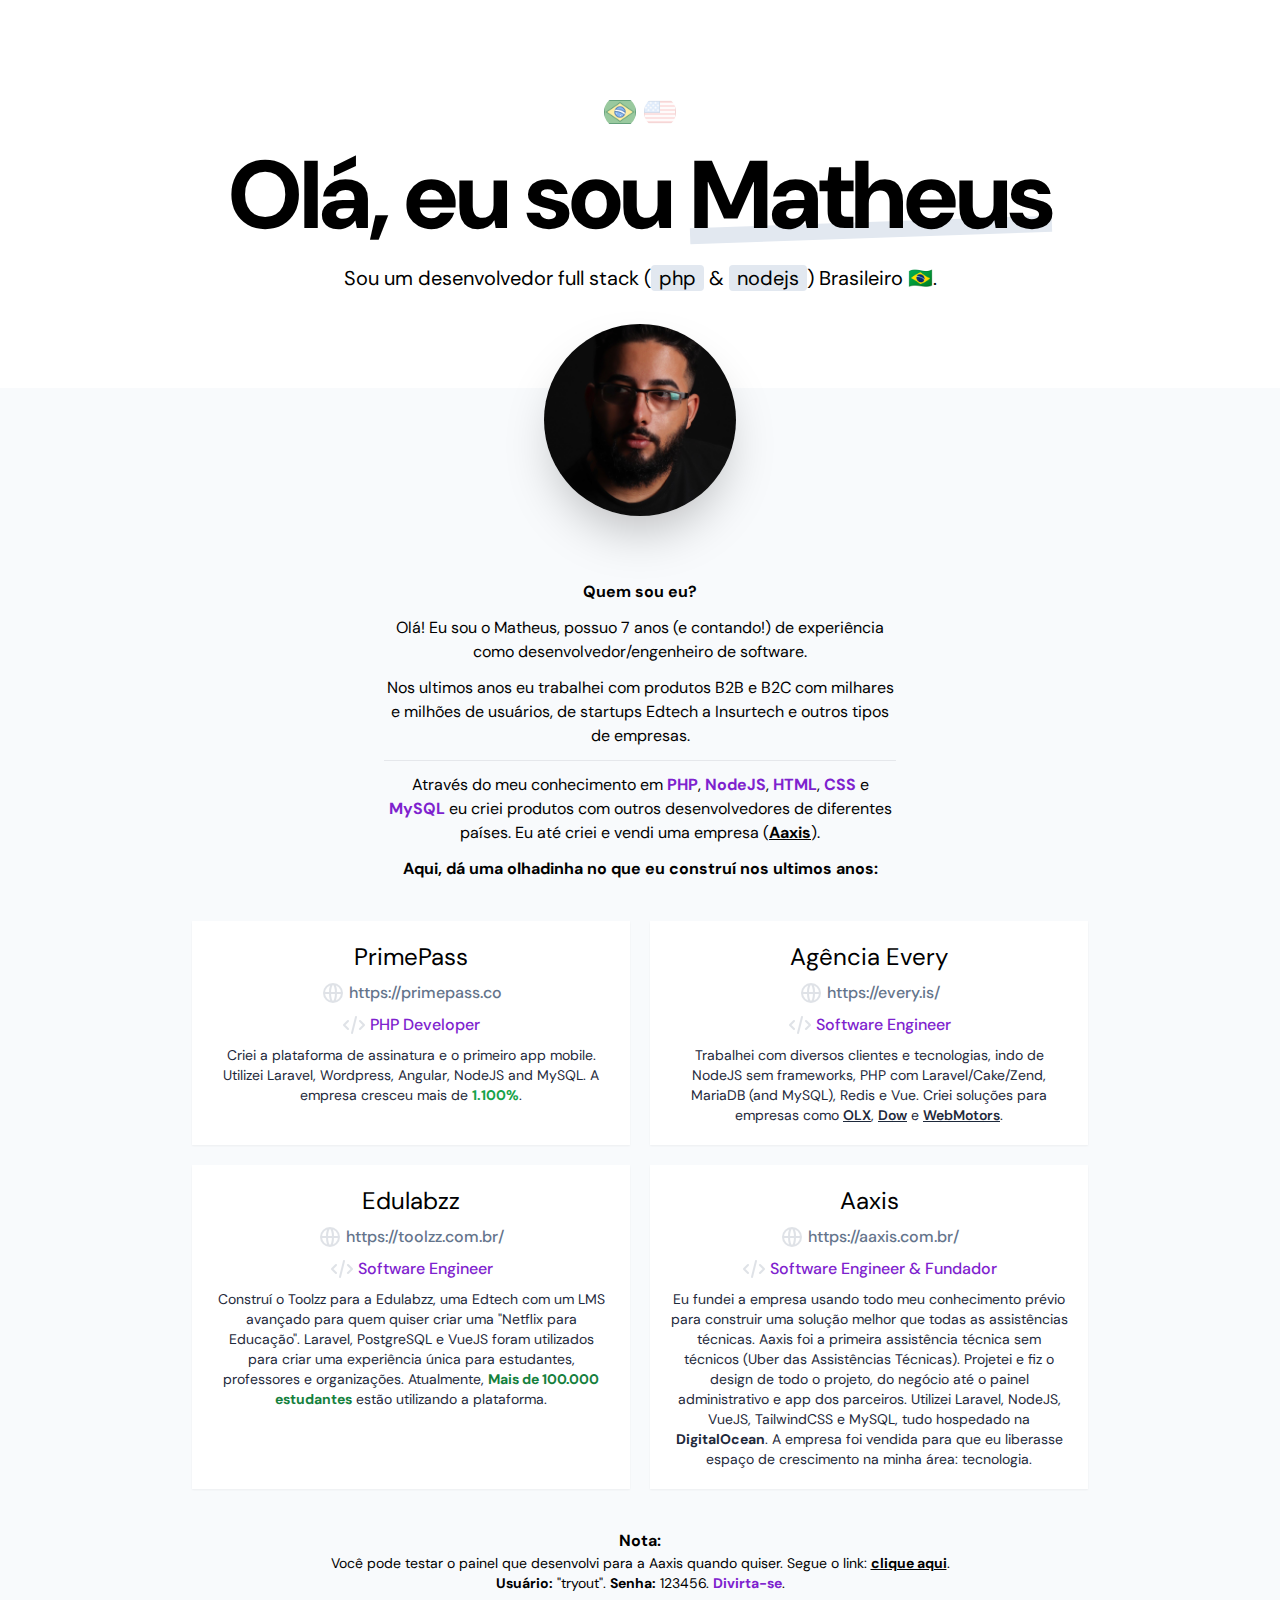
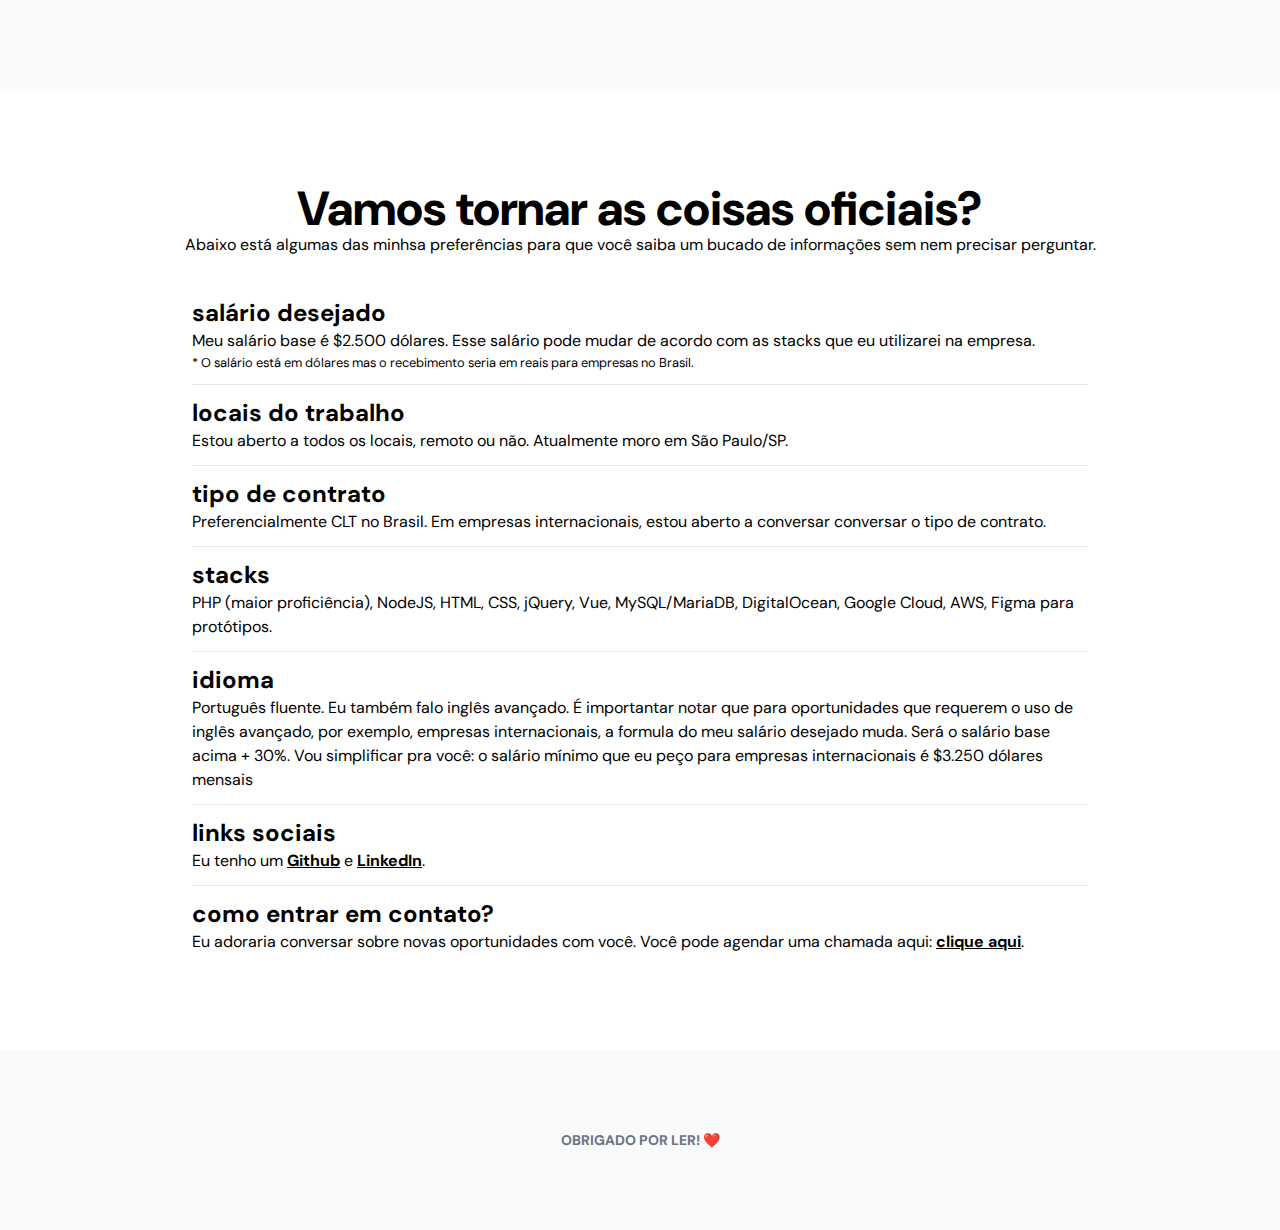
==== br.html @ e66274a4 "Site" ====
<!DOCTYPE html>
<html lang="en">
<head>
    <meta charset="UTF-8">
    <meta http-equiv="X-UA-Compatible" content="IE=edge">
    <meta name="viewport" content="width=device-width, initial-scale=1.0">
    <title>Matheus Freitas - Hi!</title>
    <link rel="preconnect" href="https://fonts.googleapis.com">
    <link rel="preconnect" href="https://fonts.gstatic.com" crossorigin>
    <link href="https://fonts.googleapis.com/css2?family=DM+Sans:ital,wght@0,400;0,500;0,700;1,400;1,500;1,700&display=swap" rel="stylesheet">
    <link rel="stylesheet" href="./output.css">
</head>
<body class="bg-slate-50">
    <section class="py-24 bg-white space-y-5 flex flex-col px-6 md:px-0">
        <div class="flex space-x-2 justify-center">
            <a href="br.html">
                <img src="./img/brazil.png" class="w-8 h-8 rounded-full" alt="Brazilian Flag">
            </a>
            <a href="index.html" class="opacity-25 hover:opacity-100 transition duration-500">
                <img src="./img/usa.png" class="w-8 h-8 rounded-full" alt="USA Flag">
            </a>
        </div>
        <h1 class="text-5xl md:text-8xl text-center font-extrabold tracking-tight font-extrabold">Olá, eu sou 
            <span class="relative group">
                <span class="relative z-20 cursor-pointer transition duration-500 group-hover:text-white">Matheus</span>
                <div class="transition-all duration-500 group-hover:bg-purple-700 group-hover:h-8 md:group-hover:h-20 group-hover:rotate-0 z-10 w-full h-4 transform -translate-y-3 md:-translate-y-5 rotate-[-2deg] bg-slate-200 absolute left-0 bottom-0"></div>
            </span>
        </h1>
        <p class="text-xl text-center">Sou um desenvolvedor full stack (<span class="bg-slate-200 px-2 rounded">php</span> & <span class="bg-slate-200 px-2 rounded">nodejs</span></span>) Brasileiro 🇧🇷.</p>
    </section>

    <section id="about-me" class="pb-24 container mx-auto px-6 md:px-0">
        <div class="flex justify-center">
            <img src="./img/profile.jfif" class="max-h-48 -translate-y-16 rounded-full shadow-2xl" alt="Matheus Freitas picture">
        </div>

        <div class="flex flex-col space-y-3 text-center max-w-lg mx-auto">
            <div class="text-center font-bold">Quem sou eu?</div>
            <div>Olá! Eu sou o Matheus, possuo 7 anos (e contando!) de experiência como desenvolvedor/engenheiro de software.</div>
            <div>Nos ultimos anos eu trabalhei com produtos B2B e B2C com milhares e milhões de usuários, de startups Edtech a Insurtech e outros tipos de empresas.</div>
            <hr class="my-2">
            <div>Através do meu conhecimento em <strong class="text-purple-700">PHP</strong>, <strong class="text-purple-700">NodeJS</strong>, <strong class="text-purple-700">HTML</strong>, <strong class="text-purple-700">CSS</strong> e <strong class="text-purple-700">MySQL</strong> eu criei produtos com outros desenvolvedores de diferentes países. Eu até criei e vendi uma empresa (<a href="https://aaxis.com.br" target="_blank" class="font-bold underline">Aaxis</a>).</div>
            <div class="font-bold">Aqui, dá uma olhadinha no que eu construí nos ultimos anos:</div>
        </div>

        <div class="grid gap-5 py-10 grid-cols-1 md:grid-cols-2 max-w-4xl mx-auto">
            <div class="relative group shadow-sm hover:-translate-y-1 transition duration-200">
                <div class="relative h-full bg-white p-5 z-20 flex flex-col space-y-2 items-center">
                    <div class="text-2xl">PrimePass</div>
                    <a href="https://primepass.co" class="flex items-center space-x-1 font-medium text-slate-500 hover:text-slate-700">
                        <svg xmlns="http://www.w3.org/2000/svg" class="h-6 w-6 opacity-20" fill="none" viewBox="0 0 24 24" stroke="currentColor" stroke-width="2">
                            <path stroke-linecap="round" stroke-linejoin="round" d="M21 12a9 9 0 01-9 9m9-9a9 9 0 00-9-9m9 9H3m9 9a9 9 0 01-9-9m9 9c1.657 0 3-4.03 3-9s-1.343-9-3-9m0 18c-1.657 0-3-4.03-3-9s1.343-9 3-9m-9 9a9 9 0 019-9" />
                        </svg>
                        <span>https://primepass.co</span>
                    </a>
                    <span class="flex items-center space-x-1 font-medium text-slate-500 hover:text-slate-700 cursor-pointer">
                        <svg xmlns="http://www.w3.org/2000/svg" class="h-6 w-6 opacity-20" fill="none" viewBox="0 0 24 24" stroke="currentColor" stroke-width="2">
                            <path stroke-linecap="round" stroke-linejoin="round" d="M10 20l4-16m4 4l4 4-4 4M6 16l-4-4 4-4" />
                        </svg>
                        <span class="text-purple-700">PHP Developer</span>
                    </span>
                    <div class="text-center text-slate-800 text-sm">Criei a plataforma de assinatura e o primeiro app mobile. Utilizei Laravel, Wordpress, Angular, NodeJS and MySQL. A empresa cresceu mais de <strong class="text-green-600">1.100%</strong>.</div>
                </div>
                <div class="h-full w-full bg-slate-200 absolute left-0 top-0 z-10 transition duration-300 transform group-hover:rotate-[-5deg]"></div>
            </div>

            <div class="relative group shadow-sm hover:-translate-y-1 transition duration-200">
                <div class="relative h-full bg-white p-5 z-20 flex flex-col space-y-2 items-center">
                    <div class="text-2xl">Agência Every</div>
                    <a href="https://every.is/" class="flex items-center space-x-1 font-medium text-slate-500 hover:text-slate-700">
                        <svg xmlns="http://www.w3.org/2000/svg" class="h-6 w-6 opacity-20" fill="none" viewBox="0 0 24 24" stroke="currentColor" stroke-width="2">
                            <path stroke-linecap="round" stroke-linejoin="round" d="M21 12a9 9 0 01-9 9m9-9a9 9 0 00-9-9m9 9H3m9 9a9 9 0 01-9-9m9 9c1.657 0 3-4.03 3-9s-1.343-9-3-9m0 18c-1.657 0-3-4.03-3-9s1.343-9 3-9m-9 9a9 9 0 019-9" />
                        </svg>
                        <span>https://every.is/</span>
                    </a>
                    <span class="flex items-center space-x-1 font-medium text-slate-500 hover:text-slate-700 cursor-pointer">
                        <svg xmlns="http://www.w3.org/2000/svg" class="h-6 w-6 opacity-20" fill="none" viewBox="0 0 24 24" stroke="currentColor" stroke-width="2">
                            <path stroke-linecap="round" stroke-linejoin="round" d="M10 20l4-16m4 4l4 4-4 4M6 16l-4-4 4-4" />
                        </svg>
                        <span class="text-purple-700"> Software Engineer</span>
                    </span>
                    <div class="text-center text-slate-800 text-sm">Trabalhei com diversos clientes e tecnologias, indo de NodeJS sem frameworks, PHP com Laravel/Cake/Zend, MariaDB (and MySQL), Redis e Vue. Criei soluções para empresas como <a href="https://olx.com.br/" target="_blank" class="font-semibold underline">OLX</a>, <a href="https://www.dow.com/" target="_blank" class="font-semibold underline">Dow</a> e <a href="https://webmotors.com.br" target="_blank" class="font-semibold underline">WebMotors</a>.</div>
                </div>
                <div class="h-full w-full bg-slate-200 absolute left-0 top-0 z-10 transition duration-300 transform group-hover:rotate-[-5deg]"></div>
            </div>

            <div class="relative group shadow-sm hover:-translate-y-1 transition duration-200">
                <div class="relative h-full bg-white p-5 z-20 flex flex-col space-y-2 items-center">
                    <div class="text-2xl">Edulabzz</div>
                    <a href="https://toolzz.com.br/" class="flex items-center space-x-1 font-medium text-slate-500 hover:text-slate-700">
                        <svg xmlns="http://www.w3.org/2000/svg" class="h-6 w-6 opacity-20" fill="none" viewBox="0 0 24 24" stroke="currentColor" stroke-width="2">
                            <path stroke-linecap="round" stroke-linejoin="round" d="M21 12a9 9 0 01-9 9m9-9a9 9 0 00-9-9m9 9H3m9 9a9 9 0 01-9-9m9 9c1.657 0 3-4.03 3-9s-1.343-9-3-9m0 18c-1.657 0-3-4.03-3-9s1.343-9 3-9m-9 9a9 9 0 019-9" />
                        </svg>
                        <span>https://toolzz.com.br/</span>
                    </a>
                    <span class="flex items-center space-x-1 font-medium text-slate-500 hover:text-slate-700 cursor-pointer">
                        <svg xmlns="http://www.w3.org/2000/svg" class="h-6 w-6 opacity-20" fill="none" viewBox="0 0 24 24" stroke="currentColor" stroke-width="2">
                            <path stroke-linecap="round" stroke-linejoin="round" d="M10 20l4-16m4 4l4 4-4 4M6 16l-4-4 4-4" />
                        </svg>
                        <span class="text-purple-700">Software Engineer</span>
                    </span>
                    <div class="text-center text-slate-800 text-sm">Construí o Toolzz para a Edulabzz, uma Edtech com um LMS avançado para quem quiser criar uma "Netflix para Educação". Laravel, PostgreSQL e VueJS foram utilizados para criar uma experiência única para estudantes, professores e organizações. Atualmente, <strong class="text-green-700">Mais de 100.000 estudantes</strong> estão utilizando a plataforma.</div>
                </div>
                <div class="h-full w-full bg-slate-200 absolute left-0 top-0 z-10 transition duration-300 transform group-hover:rotate-[-5deg]"></div>
            </div>

            <div class="relative group shadow-sm hover:-translate-y-1 transition duration-200">
                <div class="relative h-full bg-white p-5 z-20 flex flex-col space-y-2 items-center">
                    <div class="text-2xl">Aaxis</div>
                    <a href="https://aaxis.com.br/" class="flex items-center space-x-1 font-medium text-slate-500 hover:text-slate-700">
                        <svg xmlns="http://www.w3.org/2000/svg" class="h-6 w-6 opacity-20" fill="none" viewBox="0 0 24 24" stroke="currentColor" stroke-width="2">
                            <path stroke-linecap="round" stroke-linejoin="round" d="M21 12a9 9 0 01-9 9m9-9a9 9 0 00-9-9m9 9H3m9 9a9 9 0 01-9-9m9 9c1.657 0 3-4.03 3-9s-1.343-9-3-9m0 18c-1.657 0-3-4.03-3-9s1.343-9 3-9m-9 9a9 9 0 019-9" />
                        </svg>
                        <span>https://aaxis.com.br/</span>
                    </a>
                    <span class="flex items-center space-x-1 font-medium text-slate-500 hover:text-slate-700 cursor-pointer">
                        <svg xmlns="http://www.w3.org/2000/svg" class="h-6 w-6 opacity-20" fill="none" viewBox="0 0 24 24" stroke="currentColor" stroke-width="2">
                            <path stroke-linecap="round" stroke-linejoin="round" d="M10 20l4-16m4 4l4 4-4 4M6 16l-4-4 4-4" />
                        </svg>
                        <span class="text-purple-700">Software Engineer & Fundador</span>
                    </span>
                    <div class="text-center text-slate-800 text-sm">Eu fundei a empresa usando todo meu conhecimento prévio para construir uma solução melhor que todas as assistências técnicas. Aaxis foi a primeira assistência técnica sem técnicos (Uber das Assistências Técnicas). Projetei e fiz o design de todo o projeto, do negócio até o painel administrativo e app dos parceiros. Utilizei Laravel, NodeJS, VueJS, TailwindCSS e MySQL, tudo hospedado na <strong>DigitalOcean</strong>. A empresa foi vendida para que eu liberasse espaço de crescimento na minha área: tecnologia.</div>
                </div>
                <div class="h-full w-full bg-slate-200 absolute left-0 top-0 z-10 transition duration-300 transform group-hover:rotate-[-5deg]"></div>
            </div>
        </div>

        <div class="text-center flex flex-col max-w-4xl mx-auto">
            <p class="font-bold">Nota:</p>
            <p class="text-sm">Você pode testar o painel que desenvolvi para a Aaxis quando quiser. Segue o link: <a href="https://dev.aaxis.com.br" target="_blank" class="font-bold underline">clique aqui</a>.</p>
            <p class="text-sm"><strong>Usuário:</strong> "tryout". <strong>Senha:</strong> 123456. <span class="text-purple-700 font-bold">Divirta-se</span>.</p>
        </div>
    </section>

    <section class="py-24 bg-white px-6 md:px-0">
        <h2 class="font-extrabold text-5xl text-center">Vamos tornar as coisas oficiais?</h2>
        <p class="text-center">Abaixo está algumas das minhsa preferências para que você saiba um bucado de informações sem nem precisar perguntar.</p>
        
        <div class="flex flex-col space-y-3 max-w-4xl mx-auto pt-10">
            <div class="flex flex-col">
                <strong class="text-2xl">salário desejado</strong>
                <span>Meu salário base é $2.500 dólares. Esse salário pode mudar de acordo com as stacks que eu utilizarei na empresa.</span>
                <small>* O salário está em dólares mas o recebimento seria em reais para empresas no Brasil.</small>
            </div>
            <hr>
            <div class="flex flex-col">
                <strong class="text-2xl">locais do trabalho</strong>
                <span>Estou aberto a todos os locais, remoto ou não. Atualmente moro em São Paulo/SP.</span>
            </div>
            <hr>
            <div class="flex flex-col">
                <strong class="text-2xl">tipo de contrato</strong>
                <span>Preferencialmente CLT no Brasil. Em empresas internacionais, estou aberto a conversar conversar o tipo de contrato.</span>
            </div>
            <hr>
            <div class="flex flex-col">
                <strong class="text-2xl">stacks</strong>
                <span>PHP (maior proficiência), NodeJS, HTML, CSS, jQuery, Vue, MySQL/MariaDB, DigitalOcean, Google Cloud, AWS, Figma para protótipos.</span>
            </div>
            <hr>
            <div class="flex flex-col">
                <strong class="text-2xl">idioma</strong>
                <span>Português fluente. Eu também falo inglês avançado. É importantar notar que para oportunidades que requerem o uso de inglês avançado, por exemplo, empresas internacionais,  a formula do meu salário desejado muda. Será o salário base acima + 30%. Vou simplificar pra você: o salário mínimo que eu peço para empresas internacionais é $3.250 dólares mensais</span>
            </div>
            <hr>
            <div class="flex flex-col">
                <strong class="text-2xl">links sociais</strong>
                <span>Eu tenho um <a href="https://github.com/mattfreitas" class="font-bold underline">Github</a> e <a href="https://www.linkedin.com/in/matheusfreitasdev/" class="font-bold underline">LinkedIn</a>.</span>
            </div>
            <hr>
            <div class="flex flex-col">
                <strong class="text-2xl">como entrar em contato?</strong>
                <span>Eu adoraria conversar sobre novas oportunidades com você. Você pode agendar uma chamada aqui: <a href="https://calendly.com/matheusfreitas/30min" target="_blank" class="font-bold underline">clique aqui</a>.</span>
            </div>
        </div>
    </section>

    <footer class="font-bold text-gray-500 uppercase text-sm text-center py-20 flex flex-col space-y-3">
        <div>Obrigado por ler! ❤️</div>
    </footer>
</body>
</html>
---- output.css ----
/*
! tailwindcss v3.0.23 | MIT License | https://tailwindcss.com
*/

/*
1. Prevent padding and border from affecting element width. (https://github.com/mozdevs/cssremedy/issues/4)
2. Allow adding a border to an element by just adding a border-width. (https://github.com/tailwindcss/tailwindcss/pull/116)
*/

*,
::before,
::after {
  box-sizing: border-box;
  /* 1 */
  border-width: 0;
  /* 2 */
  border-style: solid;
  /* 2 */
  border-color: #e5e7eb;
  /* 2 */
}

::before,
::after {
  --tw-content: '';
}

/*
1. Use a consistent sensible line-height in all browsers.
2. Prevent adjustments of font size after orientation changes in iOS.
3. Use a more readable tab size.
4. Use the user's configured `sans` font-family by default.
*/

html {
  line-height: 1.5;
  /* 1 */
  -webkit-text-size-adjust: 100%;
  /* 2 */
  -moz-tab-size: 4;
  /* 3 */
  -o-tab-size: 4;
     tab-size: 4;
  /* 3 */
  font-family: ui-sans-serif, system-ui, -apple-system, BlinkMacSystemFont, "Segoe UI", Roboto, "Helvetica Neue", Arial, "Noto Sans", sans-serif, "Apple Color Emoji", "Segoe UI Emoji", "Segoe UI Symbol", "Noto Color Emoji";
  /* 4 */
}

/*
1. Remove the margin in all browsers.
2. Inherit line-height from `html` so users can set them as a class directly on the `html` element.
*/

body {
  margin: 0;
  /* 1 */
  line-height: inherit;
  /* 2 */
}

/*
1. Add the correct height in Firefox.
2. Correct the inheritance of border color in Firefox. (https://bugzilla.mozilla.org/show_bug.cgi?id=190655)
3. Ensure horizontal rules are visible by default.
*/

hr {
  height: 0;
  /* 1 */
  color: inherit;
  /* 2 */
  border-top-width: 1px;
  /* 3 */
}

/*
Add the correct text decoration in Chrome, Edge, and Safari.
*/

abbr:where([title]) {
  -webkit-text-decoration: underline dotted;
          text-decoration: underline dotted;
}

/*
Remove the default font size and weight for headings.
*/

h1,
h2,
h3,
h4,
h5,
h6 {
  font-size: inherit;
  font-weight: inherit;
}

/*
Reset links to optimize for opt-in styling instead of opt-out.
*/

a {
  color: inherit;
  text-decoration: inherit;
}

/*
Add the correct font weight in Edge and Safari.
*/

b,
strong {
  font-weight: bolder;
}

/*
1. Use the user's configured `mono` font family by default.
2. Correct the odd `em` font sizing in all browsers.
*/

code,
kbd,
samp,
pre {
  font-family: ui-monospace, SFMono-Regular, Menlo, Monaco, Consolas, "Liberation Mono", "Courier New", monospace;
  /* 1 */
  font-size: 1em;
  /* 2 */
}

/*
Add the correct font size in all browsers.
*/

small {
  font-size: 80%;
}

/*
Prevent `sub` and `sup` elements from affecting the line height in all browsers.
*/

sub,
sup {
  font-size: 75%;
  line-height: 0;
  position: relative;
  vertical-align: baseline;
}

sub {
  bottom: -0.25em;
}

sup {
  top: -0.5em;
}

/*
1. Remove text indentation from table contents in Chrome and Safari. (https://bugs.chromium.org/p/chromium/issues/detail?id=999088, https://bugs.webkit.org/show_bug.cgi?id=201297)
2. Correct table border color inheritance in all Chrome and Safari. (https://bugs.chromium.org/p/chromium/issues/detail?id=935729, https://bugs.webkit.org/show_bug.cgi?id=195016)
3. Remove gaps between table borders by default.
*/

table {
  text-indent: 0;
  /* 1 */
  border-color: inherit;
  /* 2 */
  border-collapse: collapse;
  /* 3 */
}

/*
1. Change the font styles in all browsers.
2. Remove the margin in Firefox and Safari.
3. Remove default padding in all browsers.
*/

button,
input,
optgroup,
select,
textarea {
  font-family: inherit;
  /* 1 */
  font-size: 100%;
  /* 1 */
  line-height: inherit;
  /* 1 */
  color: inherit;
  /* 1 */
  margin: 0;
  /* 2 */
  padding: 0;
  /* 3 */
}

/*
Remove the inheritance of text transform in Edge and Firefox.
*/

button,
select {
  text-transform: none;
}

/*
1. Correct the inability to style clickable types in iOS and Safari.
2. Remove default button styles.
*/

button,
[type='button'],
[type='reset'],
[type='submit'] {
  -webkit-appearance: button;
  /* 1 */
  background-color: transparent;
  /* 2 */
  background-image: none;
  /* 2 */
}

/*
Use the modern Firefox focus style for all focusable elements.
*/

:-moz-focusring {
  outline: auto;
}

/*
Remove the additional `:invalid` styles in Firefox. (https://github.com/mozilla/gecko-dev/blob/2f9eacd9d3d995c937b4251a5557d95d494c9be1/layout/style/res/forms.css#L728-L737)
*/

:-moz-ui-invalid {
  box-shadow: none;
}

/*
Add the correct vertical alignment in Chrome and Firefox.
*/

progress {
  vertical-align: baseline;
}

/*
Correct the cursor style of increment and decrement buttons in Safari.
*/

::-webkit-inner-spin-button,
::-webkit-outer-spin-button {
  height: auto;
}

/*
1. Correct the odd appearance in Chrome and Safari.
2. Correct the outline style in Safari.
*/

[type='search'] {
  -webkit-appearance: textfield;
  /* 1 */
  outline-offset: -2px;
  /* 2 */
}

/*
Remove the inner padding in Chrome and Safari on macOS.
*/

::-webkit-search-decoration {
  -webkit-appearance: none;
}

/*
1. Correct the inability to style clickable types in iOS and Safari.
2. Change font properties to `inherit` in Safari.
*/

::-webkit-file-upload-button {
  -webkit-appearance: button;
  /* 1 */
  font: inherit;
  /* 2 */
}

/*
Add the correct display in Chrome and Safari.
*/

summary {
  display: list-item;
}

/*
Removes the default spacing and border for appropriate elements.
*/

blockquote,
dl,
dd,
h1,
h2,
h3,
h4,
h5,
h6,
hr,
figure,
p,
pre {
  margin: 0;
}

fieldset {
  margin: 0;
  padding: 0;
}

legend {
  padding: 0;
}

ol,
ul,
menu {
  list-style: none;
  margin: 0;
  padding: 0;
}

/*
Prevent resizing textareas horizontally by default.
*/

textarea {
  resize: vertical;
}

/*
1. Reset the default placeholder opacity in Firefox. (https://github.com/tailwindlabs/tailwindcss/issues/3300)
2. Set the default placeholder color to the user's configured gray 400 color.
*/

input::-moz-placeholder, textarea::-moz-placeholder {
  opacity: 1;
  /* 1 */
  color: #9ca3af;
  /* 2 */
}

input:-ms-input-placeholder, textarea:-ms-input-placeholder {
  opacity: 1;
  /* 1 */
  color: #9ca3af;
  /* 2 */
}

input::placeholder,
textarea::placeholder {
  opacity: 1;
  /* 1 */
  color: #9ca3af;
  /* 2 */
}

/*
Set the default cursor for buttons.
*/

button,
[role="button"] {
  cursor: pointer;
}

/*
Make sure disabled buttons don't get the pointer cursor.
*/

:disabled {
  cursor: default;
}

/*
1. Make replaced elements `display: block` by default. (https://github.com/mozdevs/cssremedy/issues/14)
2. Add `vertical-align: middle` to align replaced elements more sensibly by default. (https://github.com/jensimmons/cssremedy/issues/14#issuecomment-634934210)
   This can trigger a poorly considered lint error in some tools but is included by design.
*/

img,
svg,
video,
canvas,
audio,
iframe,
embed,
object {
  display: block;
  /* 1 */
  vertical-align: middle;
  /* 2 */
}

/*
Constrain images and videos to the parent width and preserve their intrinsic aspect ratio. (https://github.com/mozdevs/cssremedy/issues/14)
*/

img,
video {
  max-width: 100%;
  height: auto;
}

/*
Ensure the default browser behavior of the `hidden` attribute.
*/

[hidden] {
  display: none;
}

html {
  font-family: 'DM Sans', sans-serif;
}

*, ::before, ::after {
  --tw-translate-x: 0;
  --tw-translate-y: 0;
  --tw-rotate: 0;
  --tw-skew-x: 0;
  --tw-skew-y: 0;
  --tw-scale-x: 1;
  --tw-scale-y: 1;
  --tw-pan-x:  ;
  --tw-pan-y:  ;
  --tw-pinch-zoom:  ;
  --tw-scroll-snap-strictness: proximity;
  --tw-ordinal:  ;
  --tw-slashed-zero:  ;
  --tw-numeric-figure:  ;
  --tw-numeric-spacing:  ;
  --tw-numeric-fraction:  ;
  --tw-ring-inset:  ;
  --tw-ring-offset-width: 0px;
  --tw-ring-offset-color: #fff;
  --tw-ring-color: rgb(59 130 246 / 0.5);
  --tw-ring-offset-shadow: 0 0 #0000;
  --tw-ring-shadow: 0 0 #0000;
  --tw-shadow: 0 0 #0000;
  --tw-shadow-colored: 0 0 #0000;
  --tw-blur:  ;
  --tw-brightness:  ;
  --tw-contrast:  ;
  --tw-grayscale:  ;
  --tw-hue-rotate:  ;
  --tw-invert:  ;
  --tw-saturate:  ;
  --tw-sepia:  ;
  --tw-drop-shadow:  ;
  --tw-backdrop-blur:  ;
  --tw-backdrop-brightness:  ;
  --tw-backdrop-contrast:  ;
  --tw-backdrop-grayscale:  ;
  --tw-backdrop-hue-rotate:  ;
  --tw-backdrop-invert:  ;
  --tw-backdrop-opacity:  ;
  --tw-backdrop-saturate:  ;
  --tw-backdrop-sepia:  ;
}

.container {
  width: 100%;
}

@media (min-width: 640px) {
  .container {
    max-width: 640px;
  }
}

@media (min-width: 768px) {
  .container {
    max-width: 768px;
  }
}

@media (min-width: 1024px) {
  .container {
    max-width: 1024px;
  }
}

@media (min-width: 1280px) {
  .container {
    max-width: 1280px;
  }
}

@media (min-width: 1536px) {
  .container {
    max-width: 1536px;
  }
}

.absolute {
  position: absolute;
}

.relative {
  position: relative;
}

.left-0 {
  left: 0px;
}

.bottom-0 {
  bottom: 0px;
}

.top-0 {
  top: 0px;
}

.z-20 {
  z-index: 20;
}

.z-10 {
  z-index: 10;
}

.mx-auto {
  margin-left: auto;
  margin-right: auto;
}

.my-2 {
  margin-top: 0.5rem;
  margin-bottom: 0.5rem;
}

.flex {
  display: flex;
}

.inline-flex {
  display: inline-flex;
}

.grid {
  display: grid;
}

.h-8 {
  height: 2rem;
}

.h-4 {
  height: 1rem;
}

.h-6 {
  height: 1.5rem;
}

.h-full {
  height: 100%;
}

.max-h-48 {
  max-height: 12rem;
}

.w-8 {
  width: 2rem;
}

.w-full {
  width: 100%;
}

.w-6 {
  width: 1.5rem;
}

.max-w-lg {
  max-width: 32rem;
}

.max-w-4xl {
  max-width: 56rem;
}

.grow {
  flex-grow: 1;
}

.-translate-y-5 {
  --tw-translate-y: -1.25rem;
  transform: translate(var(--tw-translate-x), var(--tw-translate-y)) rotate(var(--tw-rotate)) skewX(var(--tw-skew-x)) skewY(var(--tw-skew-y)) scaleX(var(--tw-scale-x)) scaleY(var(--tw-scale-y));
}

.-translate-y-16 {
  --tw-translate-y: -4rem;
  transform: translate(var(--tw-translate-x), var(--tw-translate-y)) rotate(var(--tw-rotate)) skewX(var(--tw-skew-x)) skewY(var(--tw-skew-y)) scaleX(var(--tw-scale-x)) scaleY(var(--tw-scale-y));
}

.translate-y-2 {
  --tw-translate-y: 0.5rem;
  transform: translate(var(--tw-translate-x), var(--tw-translate-y)) rotate(var(--tw-rotate)) skewX(var(--tw-skew-x)) skewY(var(--tw-skew-y)) scaleX(var(--tw-scale-x)) scaleY(var(--tw-scale-y));
}

.translate-y-1 {
  --tw-translate-y: 0.25rem;
  transform: translate(var(--tw-translate-x), var(--tw-translate-y)) rotate(var(--tw-rotate)) skewX(var(--tw-skew-x)) skewY(var(--tw-skew-y)) scaleX(var(--tw-scale-x)) scaleY(var(--tw-scale-y));
}

.-translate-y-3 {
  --tw-translate-y: -0.75rem;
  transform: translate(var(--tw-translate-x), var(--tw-translate-y)) rotate(var(--tw-rotate)) skewX(var(--tw-skew-x)) skewY(var(--tw-skew-y)) scaleX(var(--tw-scale-x)) scaleY(var(--tw-scale-y));
}

.rotate-\[-2deg\] {
  --tw-rotate: -2deg;
  transform: translate(var(--tw-translate-x), var(--tw-translate-y)) rotate(var(--tw-rotate)) skewX(var(--tw-skew-x)) skewY(var(--tw-skew-y)) scaleX(var(--tw-scale-x)) scaleY(var(--tw-scale-y));
}

.transform {
  transform: translate(var(--tw-translate-x), var(--tw-translate-y)) rotate(var(--tw-rotate)) skewX(var(--tw-skew-x)) skewY(var(--tw-skew-y)) scaleX(var(--tw-scale-x)) scaleY(var(--tw-scale-y));
}

.cursor-pointer {
  cursor: pointer;
}

.grid-cols-1 {
  grid-template-columns: repeat(1, minmax(0, 1fr));
}

.flex-col {
  flex-direction: column;
}

.items-center {
  align-items: center;
}

.justify-center {
  justify-content: center;
}

.justify-between {
  justify-content: space-between;
}

.gap-5 {
  gap: 1.25rem;
}

.space-y-5 > :not([hidden]) ~ :not([hidden]) {
  --tw-space-y-reverse: 0;
  margin-top: calc(1.25rem * calc(1 - var(--tw-space-y-reverse)));
  margin-bottom: calc(1.25rem * var(--tw-space-y-reverse));
}

.space-x-2 > :not([hidden]) ~ :not([hidden]) {
  --tw-space-x-reverse: 0;
  margin-right: calc(0.5rem * var(--tw-space-x-reverse));
  margin-left: calc(0.5rem * calc(1 - var(--tw-space-x-reverse)));
}

.space-y-3 > :not([hidden]) ~ :not([hidden]) {
  --tw-space-y-reverse: 0;
  margin-top: calc(0.75rem * calc(1 - var(--tw-space-y-reverse)));
  margin-bottom: calc(0.75rem * var(--tw-space-y-reverse));
}

.space-y-2 > :not([hidden]) ~ :not([hidden]) {
  --tw-space-y-reverse: 0;
  margin-top: calc(0.5rem * calc(1 - var(--tw-space-y-reverse)));
  margin-bottom: calc(0.5rem * var(--tw-space-y-reverse));
}

.space-x-1 > :not([hidden]) ~ :not([hidden]) {
  --tw-space-x-reverse: 0;
  margin-right: calc(0.25rem * var(--tw-space-x-reverse));
  margin-left: calc(0.25rem * calc(1 - var(--tw-space-x-reverse)));
}

.rounded {
  border-radius: 0.25rem;
}

.rounded-full {
  border-radius: 9999px;
}

.rounded-xl {
  border-radius: 0.75rem;
}

.rounded-lg {
  border-radius: 0.5rem;
}

.bg-slate-50 {
  --tw-bg-opacity: 1;
  background-color: rgb(248 250 252 / var(--tw-bg-opacity));
}

.bg-white {
  --tw-bg-opacity: 1;
  background-color: rgb(255 255 255 / var(--tw-bg-opacity));
}

.bg-slate-200 {
  --tw-bg-opacity: 1;
  background-color: rgb(226 232 240 / var(--tw-bg-opacity));
}

.bg-black {
  --tw-bg-opacity: 1;
  background-color: rgb(0 0 0 / var(--tw-bg-opacity));
}

.bg-slate-100 {
  --tw-bg-opacity: 1;
  background-color: rgb(241 245 249 / var(--tw-bg-opacity));
}

.p-5 {
  padding: 1.25rem;
}

.py-24 {
  padding-top: 6rem;
  padding-bottom: 6rem;
}

.px-2 {
  padding-left: 0.5rem;
  padding-right: 0.5rem;
}

.py-10 {
  padding-top: 2.5rem;
  padding-bottom: 2.5rem;
}

.px-6 {
  padding-left: 1.5rem;
  padding-right: 1.5rem;
}

.py-20 {
  padding-top: 5rem;
  padding-bottom: 5rem;
}

.pb-10 {
  padding-bottom: 2.5rem;
}

.pt-10 {
  padding-top: 2.5rem;
}

.pt-1 {
  padding-top: 0.25rem;
}

.pb-20 {
  padding-bottom: 5rem;
}

.pt-24 {
  padding-top: 6rem;
}

.pb-24 {
  padding-bottom: 6rem;
}

.text-center {
  text-align: center;
}

.text-8xl {
  font-size: 6rem;
  line-height: 1;
}

.text-xl {
  font-size: 1.25rem;
  line-height: 1.75rem;
}

.text-2xl {
  font-size: 1.5rem;
  line-height: 2rem;
}

.text-sm {
  font-size: 0.875rem;
  line-height: 1.25rem;
}

.text-3xl {
  font-size: 1.875rem;
  line-height: 2.25rem;
}

.text-5xl {
  font-size: 3rem;
  line-height: 1;
}

.font-extrabold {
  font-weight: 800;
}

.font-bold {
  font-weight: 700;
}

.font-medium {
  font-weight: 500;
}

.font-semibold {
  font-weight: 600;
}

.uppercase {
  text-transform: uppercase;
}

.tracking-tight {
  letter-spacing: -0.025em;
}

.text-purple-700 {
  --tw-text-opacity: 1;
  color: rgb(126 34 206 / var(--tw-text-opacity));
}

.text-slate-500 {
  --tw-text-opacity: 1;
  color: rgb(100 116 139 / var(--tw-text-opacity));
}

.text-slate-800 {
  --tw-text-opacity: 1;
  color: rgb(30 41 59 / var(--tw-text-opacity));
}

.text-green-600 {
  --tw-text-opacity: 1;
  color: rgb(22 163 74 / var(--tw-text-opacity));
}

.text-green-700 {
  --tw-text-opacity: 1;
  color: rgb(21 128 61 / var(--tw-text-opacity));
}

.text-gray-500 {
  --tw-text-opacity: 1;
  color: rgb(107 114 128 / var(--tw-text-opacity));
}

.text-gray-600 {
  --tw-text-opacity: 1;
  color: rgb(75 85 99 / var(--tw-text-opacity));
}

.underline {
  -webkit-text-decoration-line: underline;
          text-decoration-line: underline;
}

.opacity-25 {
  opacity: 0.25;
}

.opacity-20 {
  opacity: 0.2;
}

.shadow-2xl {
  --tw-shadow: 0 25px 50px -12px rgb(0 0 0 / 0.25);
  --tw-shadow-colored: 0 25px 50px -12px var(--tw-shadow-color);
  box-shadow: var(--tw-ring-offset-shadow, 0 0 #0000), var(--tw-ring-shadow, 0 0 #0000), var(--tw-shadow);
}

.shadow-sm {
  --tw-shadow: 0 1px 2px 0 rgb(0 0 0 / 0.05);
  --tw-shadow-colored: 0 1px 2px 0 var(--tw-shadow-color);
  box-shadow: var(--tw-ring-offset-shadow, 0 0 #0000), var(--tw-ring-shadow, 0 0 #0000), var(--tw-shadow);
}

.transition {
  transition-property: color, background-color, border-color, fill, stroke, opacity, box-shadow, transform, filter, -webkit-text-decoration-color, -webkit-backdrop-filter;
  transition-property: color, background-color, border-color, text-decoration-color, fill, stroke, opacity, box-shadow, transform, filter, backdrop-filter;
  transition-property: color, background-color, border-color, text-decoration-color, fill, stroke, opacity, box-shadow, transform, filter, backdrop-filter, -webkit-text-decoration-color, -webkit-backdrop-filter;
  transition-timing-function: cubic-bezier(0.4, 0, 0.2, 1);
  transition-duration: 150ms;
}

.transition-all {
  transition-property: all;
  transition-timing-function: cubic-bezier(0.4, 0, 0.2, 1);
  transition-duration: 150ms;
}

.duration-500 {
  transition-duration: 500ms;
}

.duration-200 {
  transition-duration: 200ms;
}

.duration-300 {
  transition-duration: 300ms;
}

.hover\:-translate-y-1:hover {
  --tw-translate-y: -0.25rem;
  transform: translate(var(--tw-translate-x), var(--tw-translate-y)) rotate(var(--tw-rotate)) skewX(var(--tw-skew-x)) skewY(var(--tw-skew-y)) scaleX(var(--tw-scale-x)) scaleY(var(--tw-scale-y));
}

.hover\:text-slate-700:hover {
  --tw-text-opacity: 1;
  color: rgb(51 65 85 / var(--tw-text-opacity));
}

.hover\:text-gray-600:hover {
  --tw-text-opacity: 1;
  color: rgb(75 85 99 / var(--tw-text-opacity));
}

.hover\:opacity-100:hover {
  opacity: 1;
}

.hover\:shadow-xl:hover {
  --tw-shadow: 0 20px 25px -5px rgb(0 0 0 / 0.1), 0 8px 10px -6px rgb(0 0 0 / 0.1);
  --tw-shadow-colored: 0 20px 25px -5px var(--tw-shadow-color), 0 8px 10px -6px var(--tw-shadow-color);
  box-shadow: var(--tw-ring-offset-shadow, 0 0 #0000), var(--tw-ring-shadow, 0 0 #0000), var(--tw-shadow);
}

.group:hover .group-hover\:h-20 {
  height: 5rem;
}

.group:hover .group-hover\:h-10 {
  height: 2.5rem;
}

.group:hover .group-hover\:h-8 {
  height: 2rem;
}

.group:hover .group-hover\:rotate-0 {
  --tw-rotate: 0deg;
  transform: translate(var(--tw-translate-x), var(--tw-translate-y)) rotate(var(--tw-rotate)) skewX(var(--tw-skew-x)) skewY(var(--tw-skew-y)) scaleX(var(--tw-scale-x)) scaleY(var(--tw-scale-y));
}

.group:hover .group-hover\:rotate-\[-5deg\] {
  --tw-rotate: -5deg;
  transform: translate(var(--tw-translate-x), var(--tw-translate-y)) rotate(var(--tw-rotate)) skewX(var(--tw-skew-x)) skewY(var(--tw-skew-y)) scaleX(var(--tw-scale-x)) scaleY(var(--tw-scale-y));
}

.group:hover .group-hover\:rotate-45 {
  --tw-rotate: 45deg;
  transform: translate(var(--tw-translate-x), var(--tw-translate-y)) rotate(var(--tw-rotate)) skewX(var(--tw-skew-x)) skewY(var(--tw-skew-y)) scaleX(var(--tw-scale-x)) scaleY(var(--tw-scale-y));
}

.group:hover .group-hover\:bg-purple-700 {
  --tw-bg-opacity: 1;
  background-color: rgb(126 34 206 / var(--tw-bg-opacity));
}

.group:hover .group-hover\:text-white {
  --tw-text-opacity: 1;
  color: rgb(255 255 255 / var(--tw-text-opacity));
}

@media (min-width: 768px) {
  .md\:-translate-y-5 {
    --tw-translate-y: -1.25rem;
    transform: translate(var(--tw-translate-x), var(--tw-translate-y)) rotate(var(--tw-rotate)) skewX(var(--tw-skew-x)) skewY(var(--tw-skew-y)) scaleX(var(--tw-scale-x)) scaleY(var(--tw-scale-y));
  }

  .md\:grid-cols-2 {
    grid-template-columns: repeat(2, minmax(0, 1fr));
  }

  .md\:px-0 {
    padding-left: 0px;
    padding-right: 0px;
  }

  .md\:text-8xl {
    font-size: 6rem;
    line-height: 1;
  }

  .group:hover .md\:group-hover\:h-20 {
    height: 5rem;
  }
}
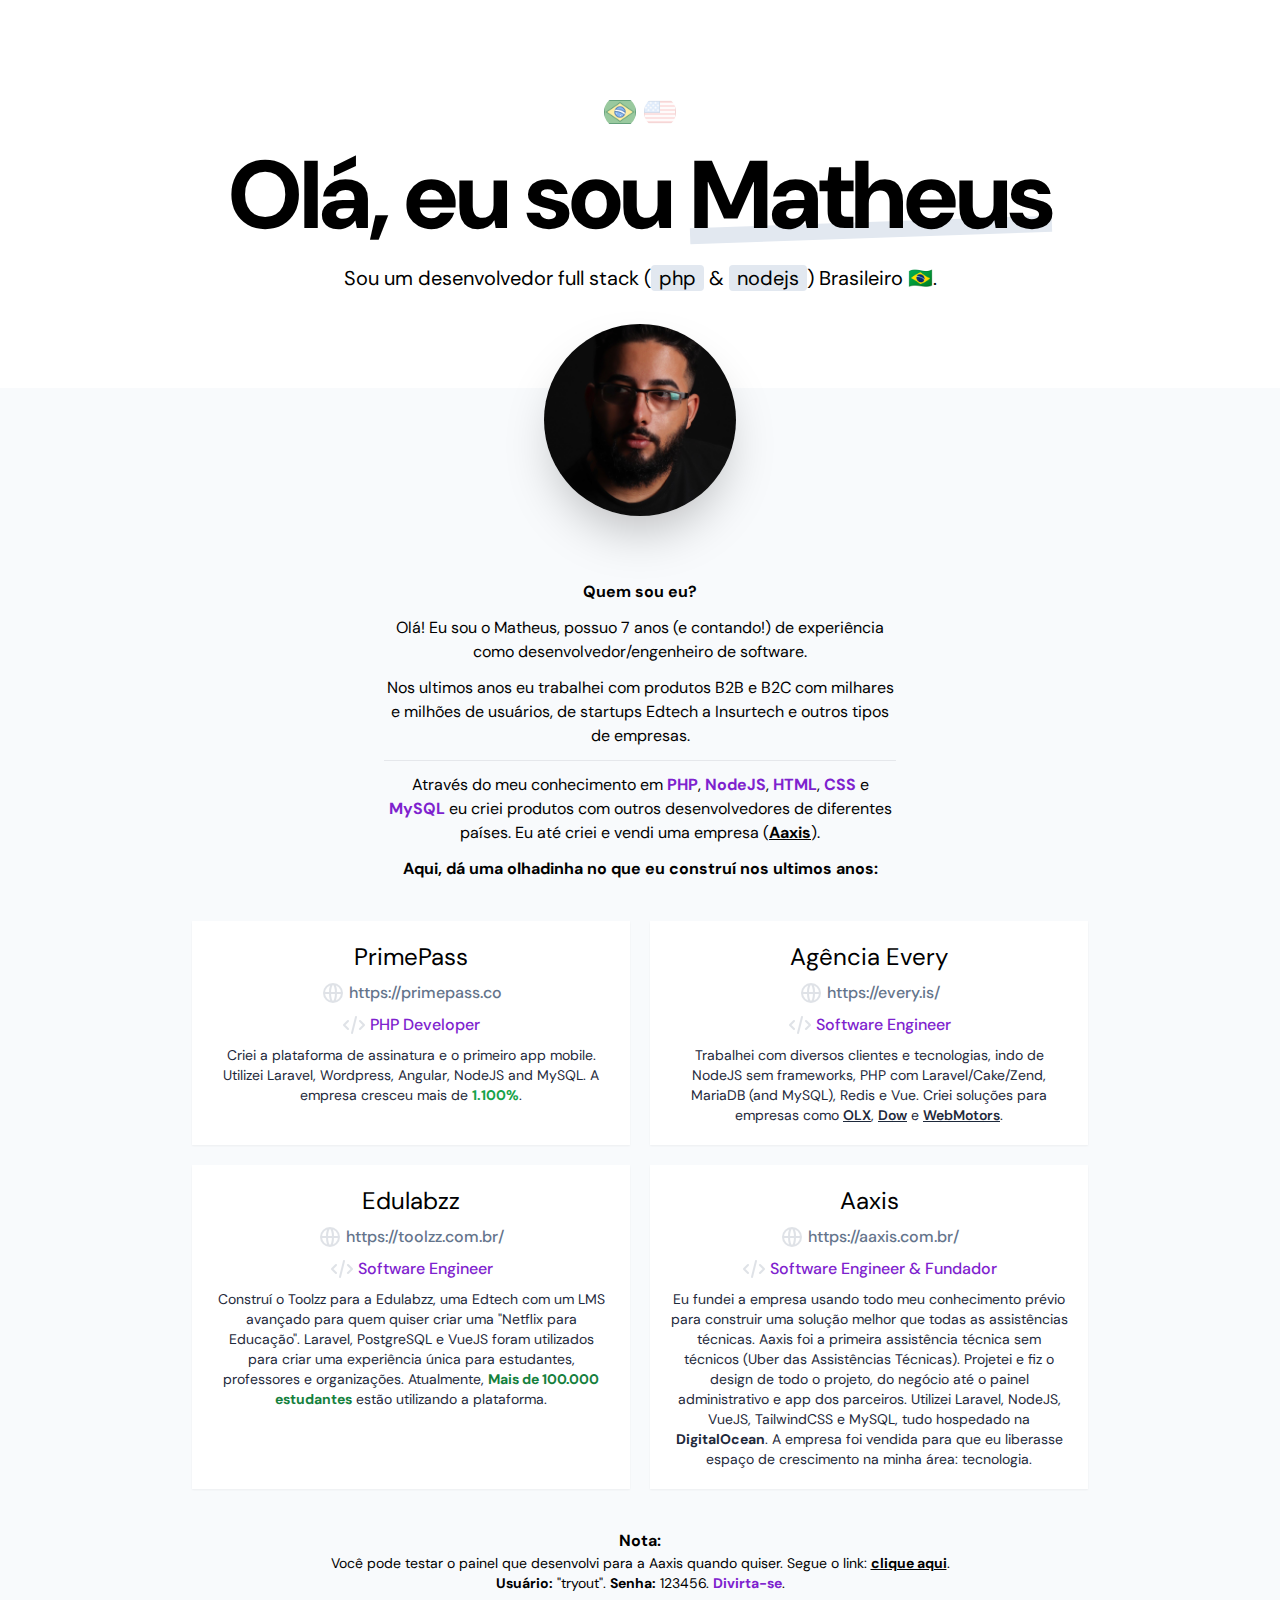
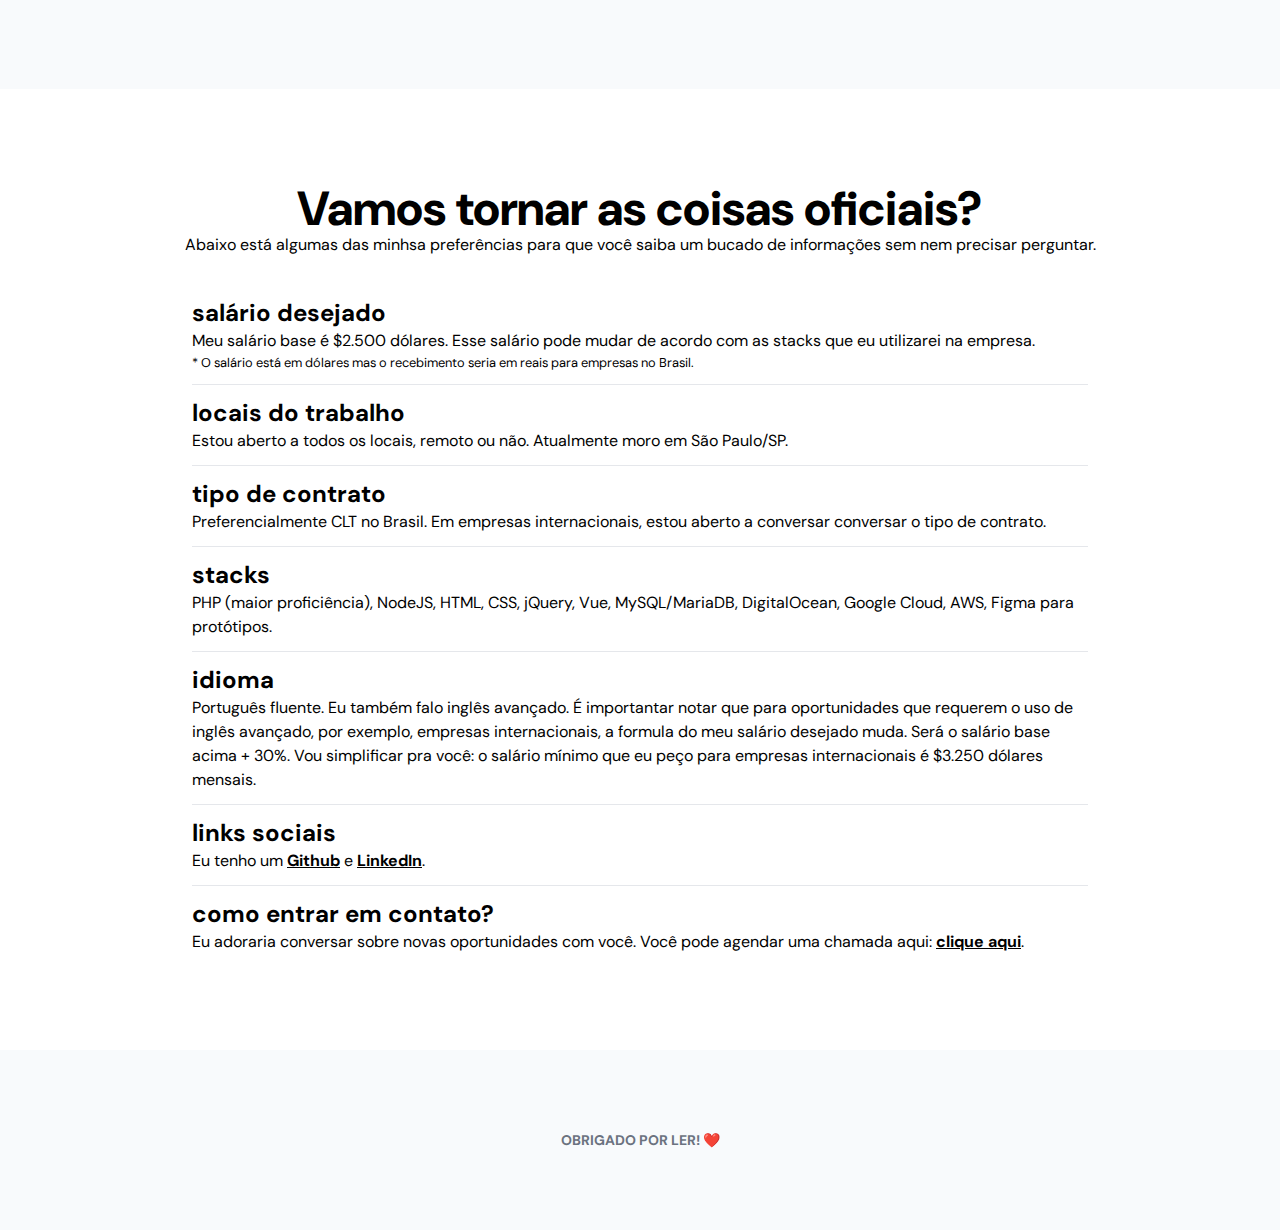
==== commit 3243ce9f: "Fix: add dot to the end of phrase" ====
--- a/br.html
+++ b/br.html
@@ -160,7 +160,7 @@
             <hr>
             <div class="flex flex-col">
                 <strong class="text-2xl">idioma</strong>
-                <span>Português fluente. Eu também falo inglês avançado. É importantar notar que para oportunidades que requerem o uso de inglês avançado, por exemplo, empresas internacionais,  a formula do meu salário desejado muda. Será o salário base acima + 30%. Vou simplificar pra você: o salário mínimo que eu peço para empresas internacionais é $3.250 dólares mensais</span>
+                <span>Português fluente. Eu também falo inglês avançado. É importantar notar que para oportunidades que requerem o uso de inglês avançado, por exemplo, empresas internacionais,  a formula do meu salário desejado muda. Será o salário base acima + 30%. Vou simplificar pra você: o salário mínimo que eu peço para empresas internacionais é $3.250 dólares mensais.</span>
             </div>
             <hr>
             <div class="flex flex-col">
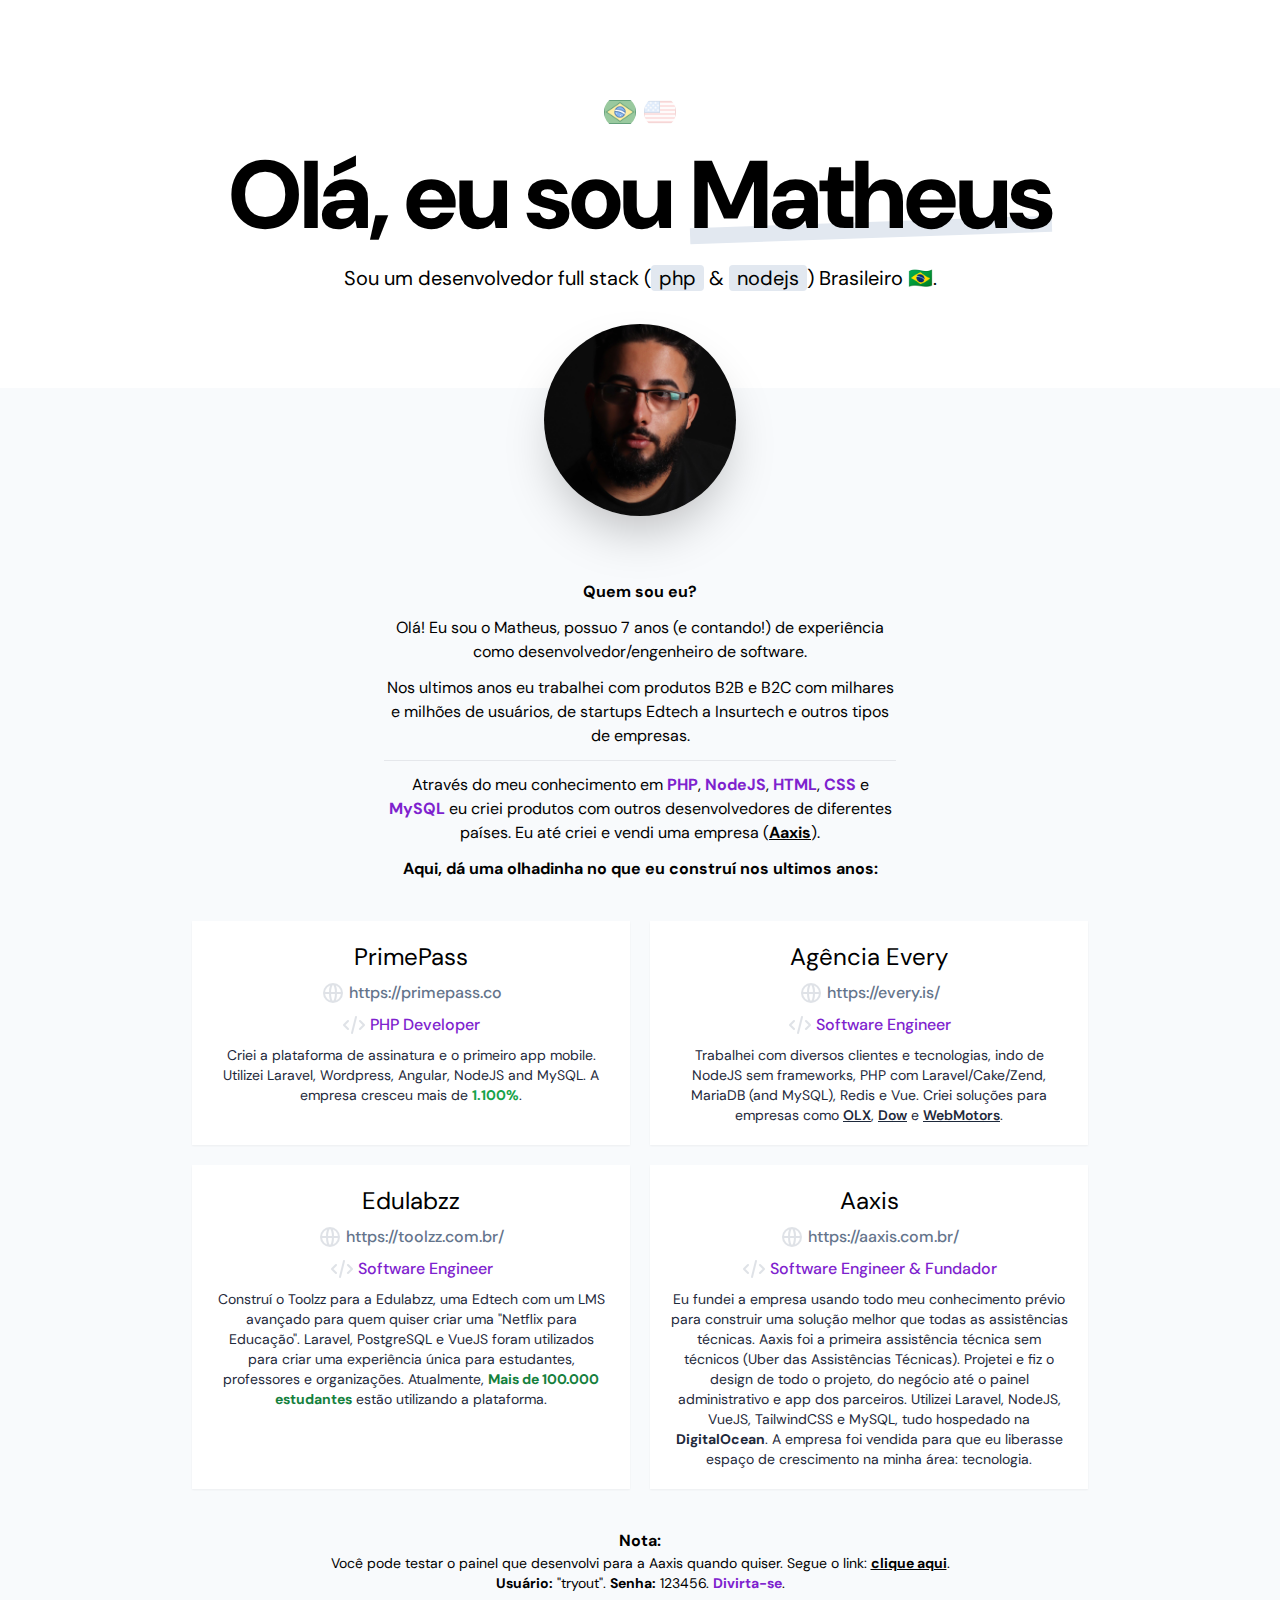
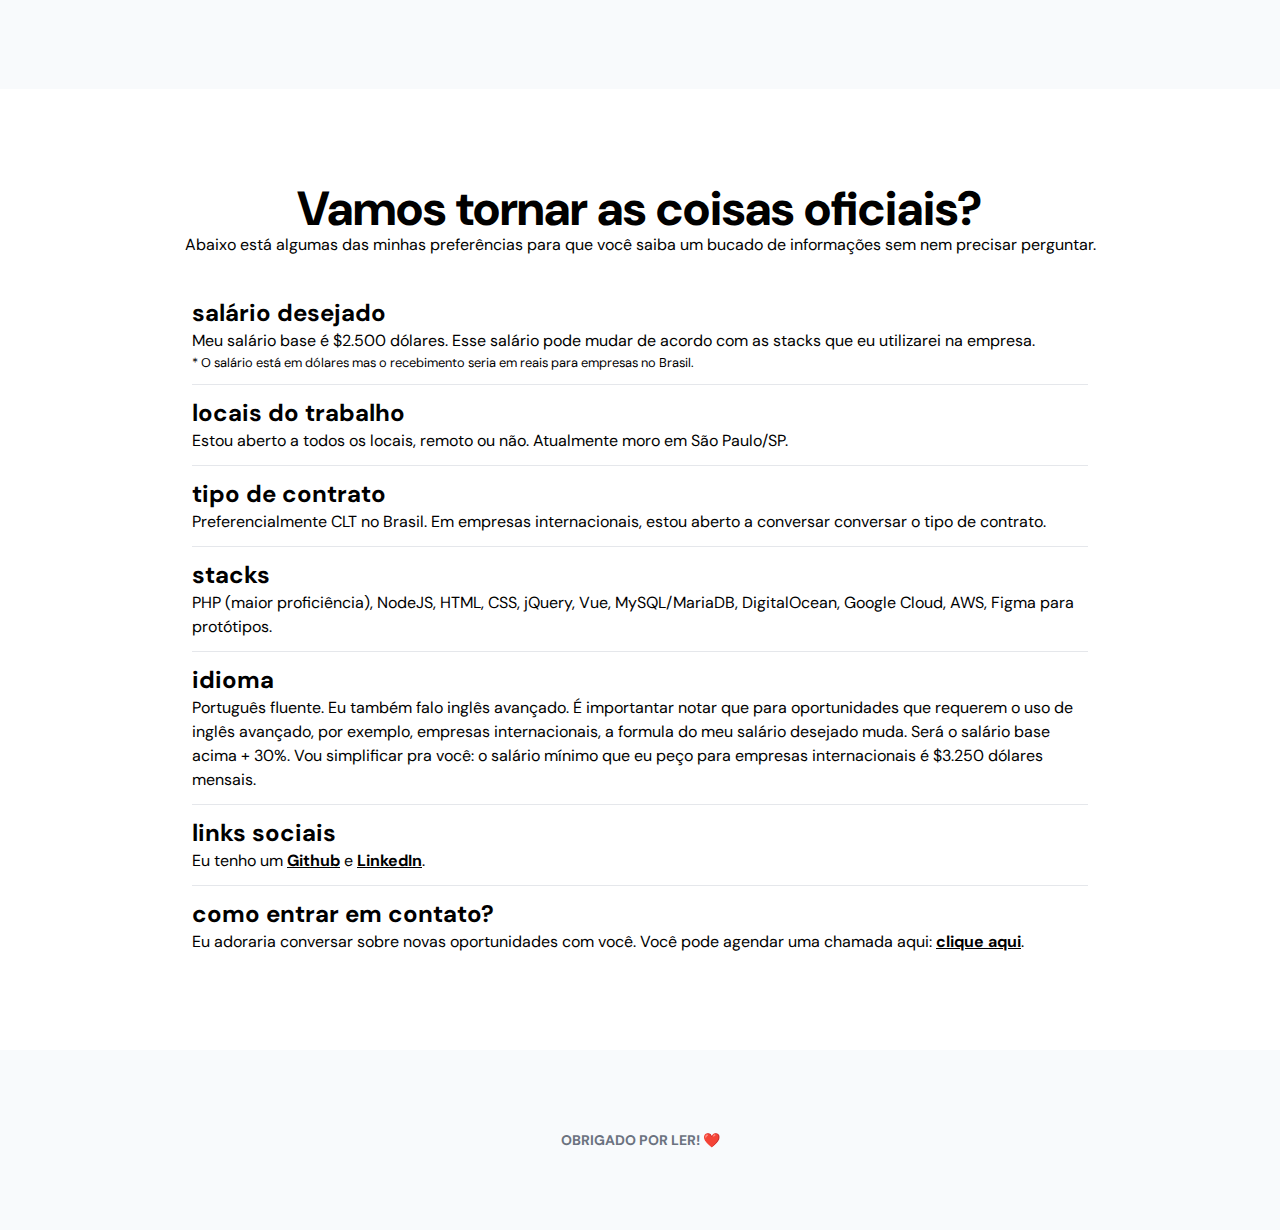
==== commit 78a47870: "Fix: mispelling on minhas" ====
--- a/br.html
+++ b/br.html
@@ -134,7 +134,7 @@
 
     <section class="py-24 bg-white px-6 md:px-0">
         <h2 class="font-extrabold text-5xl text-center">Vamos tornar as coisas oficiais?</h2>
-        <p class="text-center">Abaixo está algumas das minhsa preferências para que você saiba um bucado de informações sem nem precisar perguntar.</p>
+        <p class="text-center">Abaixo está algumas das minhas preferências para que você saiba um bucado de informações sem nem precisar perguntar.</p>
         
         <div class="flex flex-col space-y-3 max-w-4xl mx-auto pt-10">
             <div class="flex flex-col">
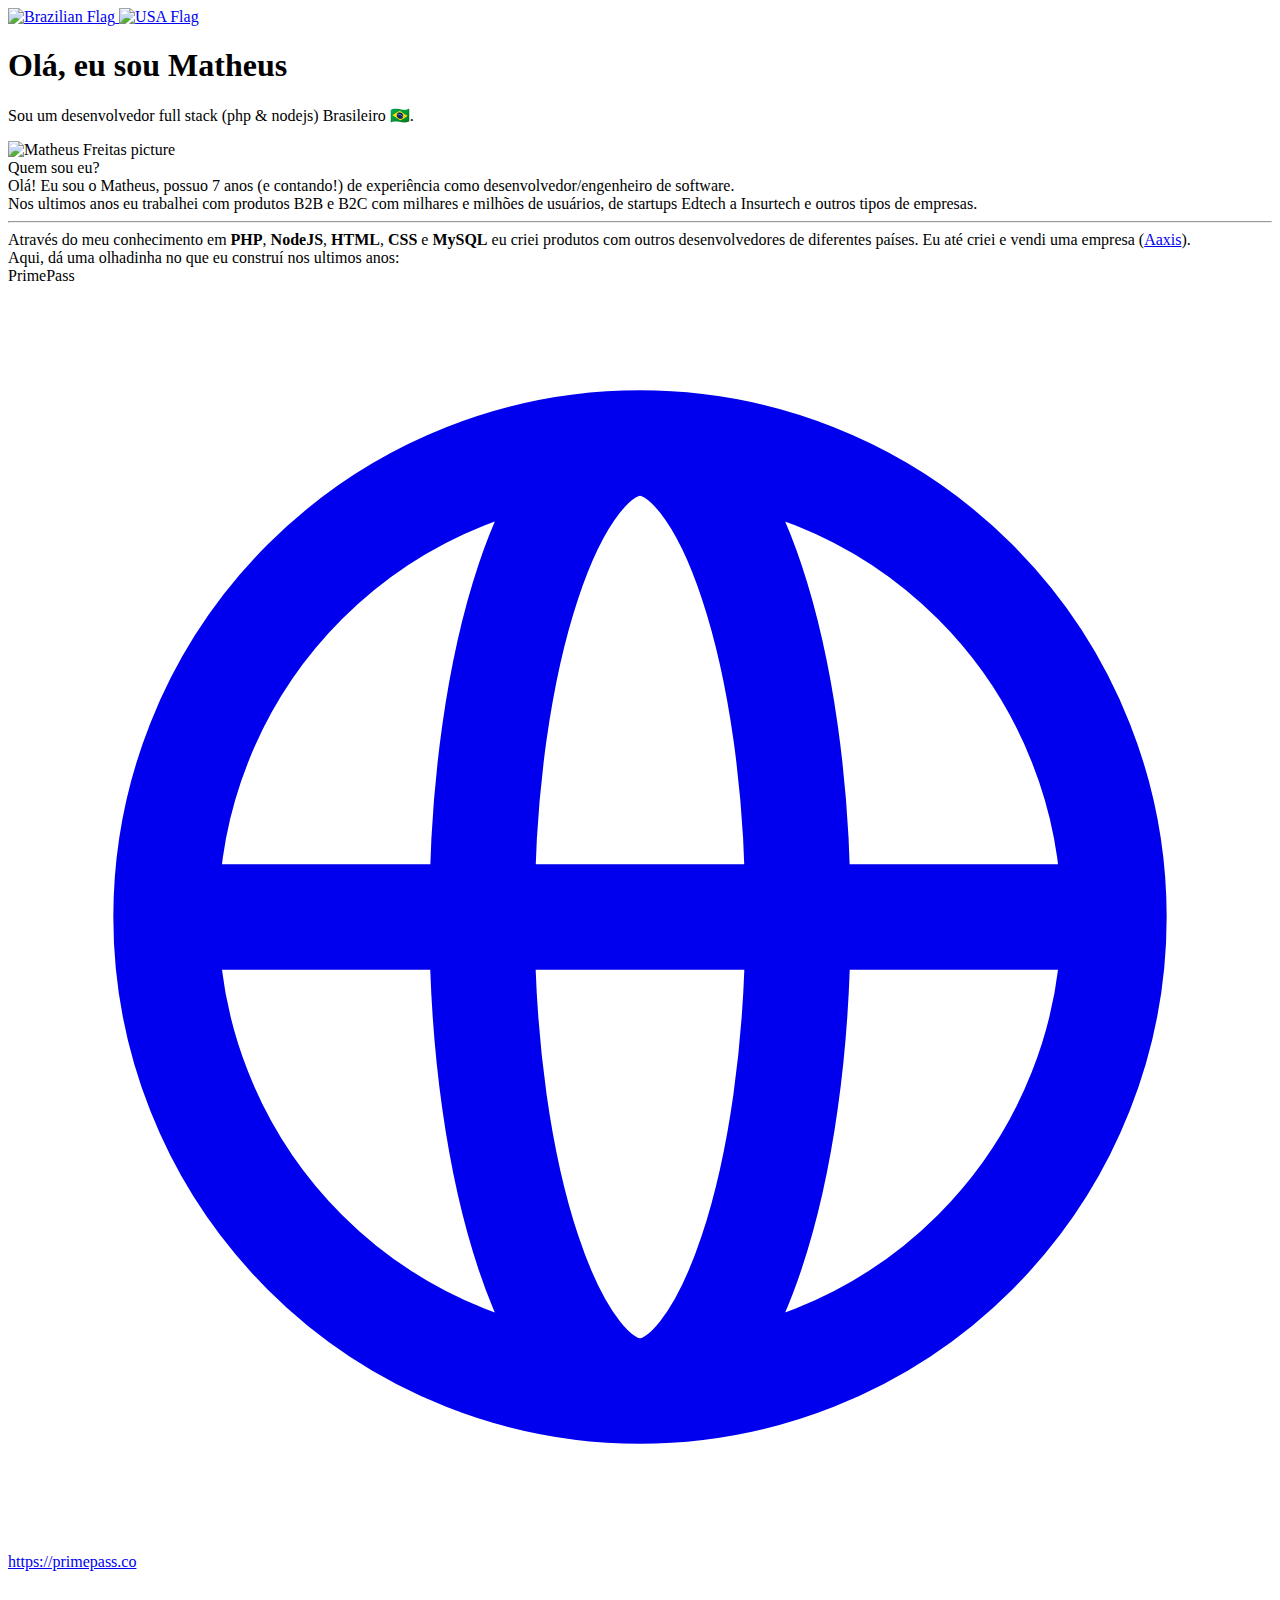
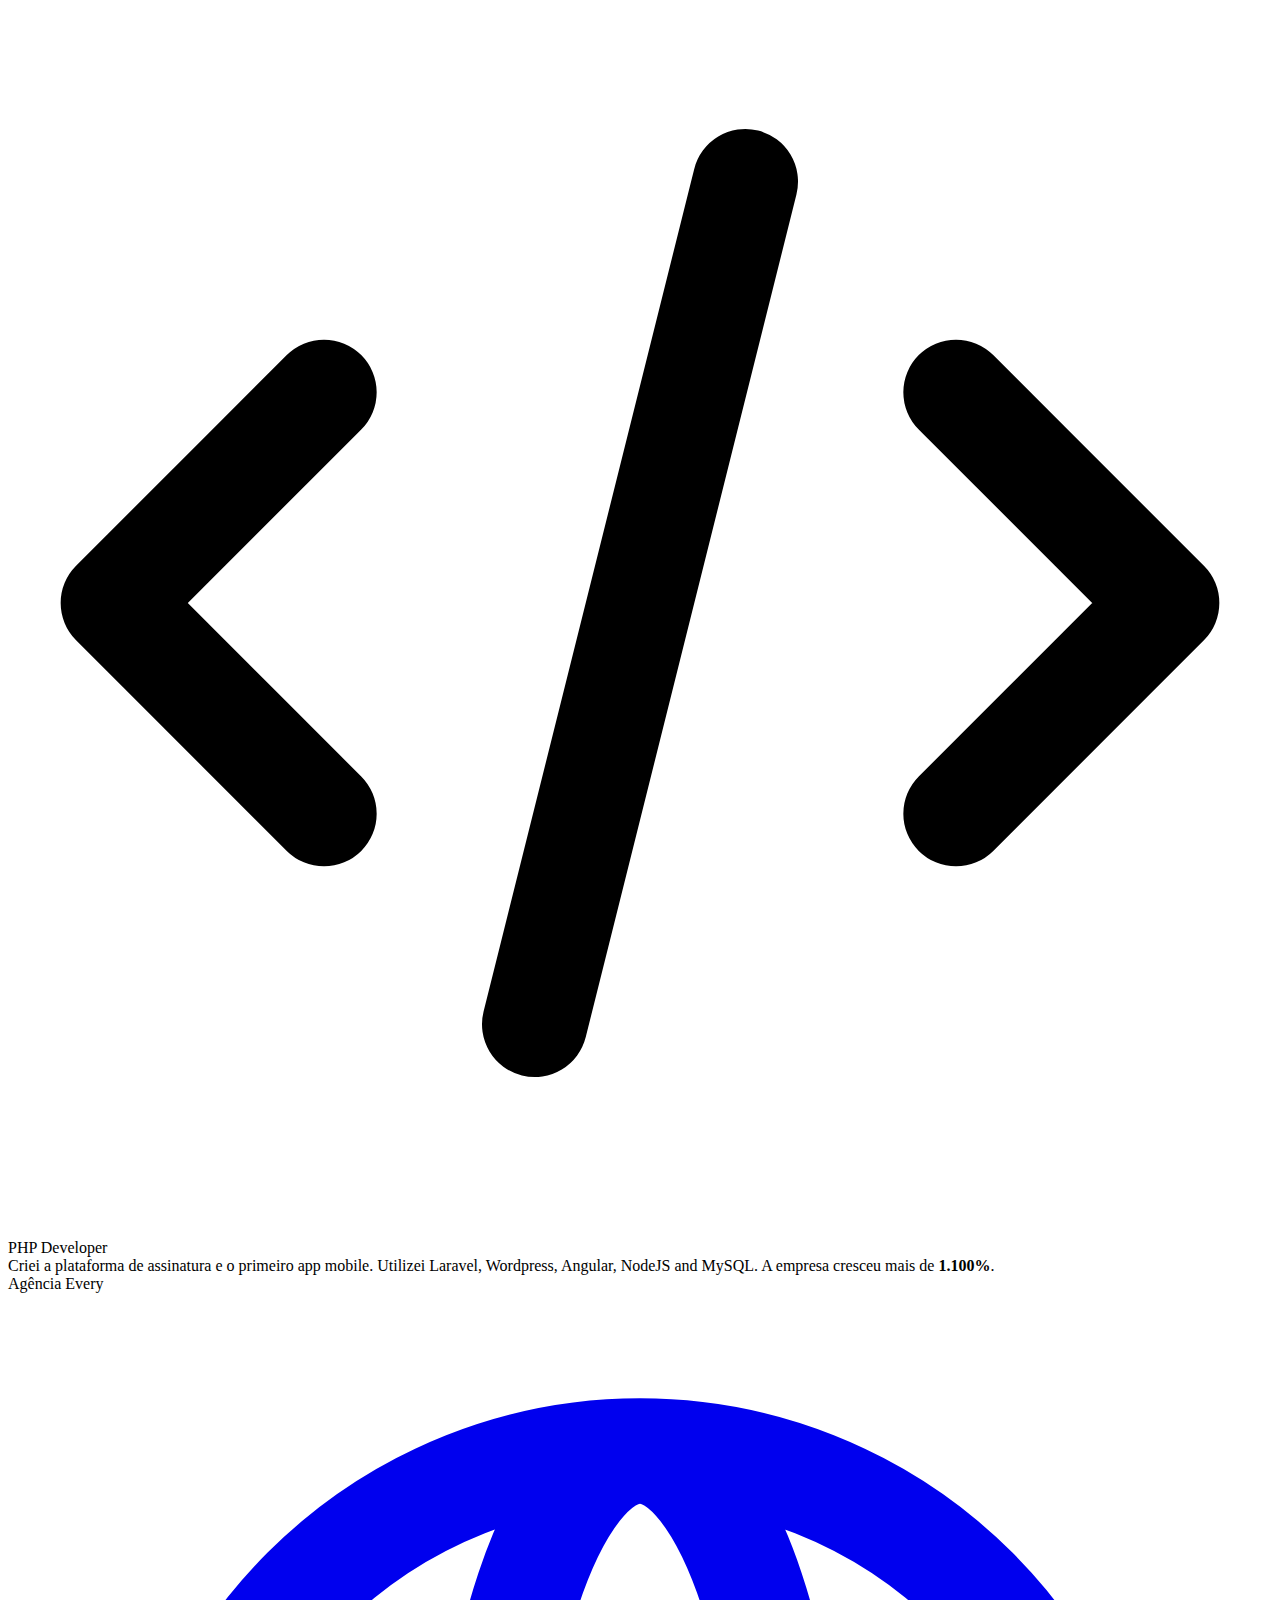
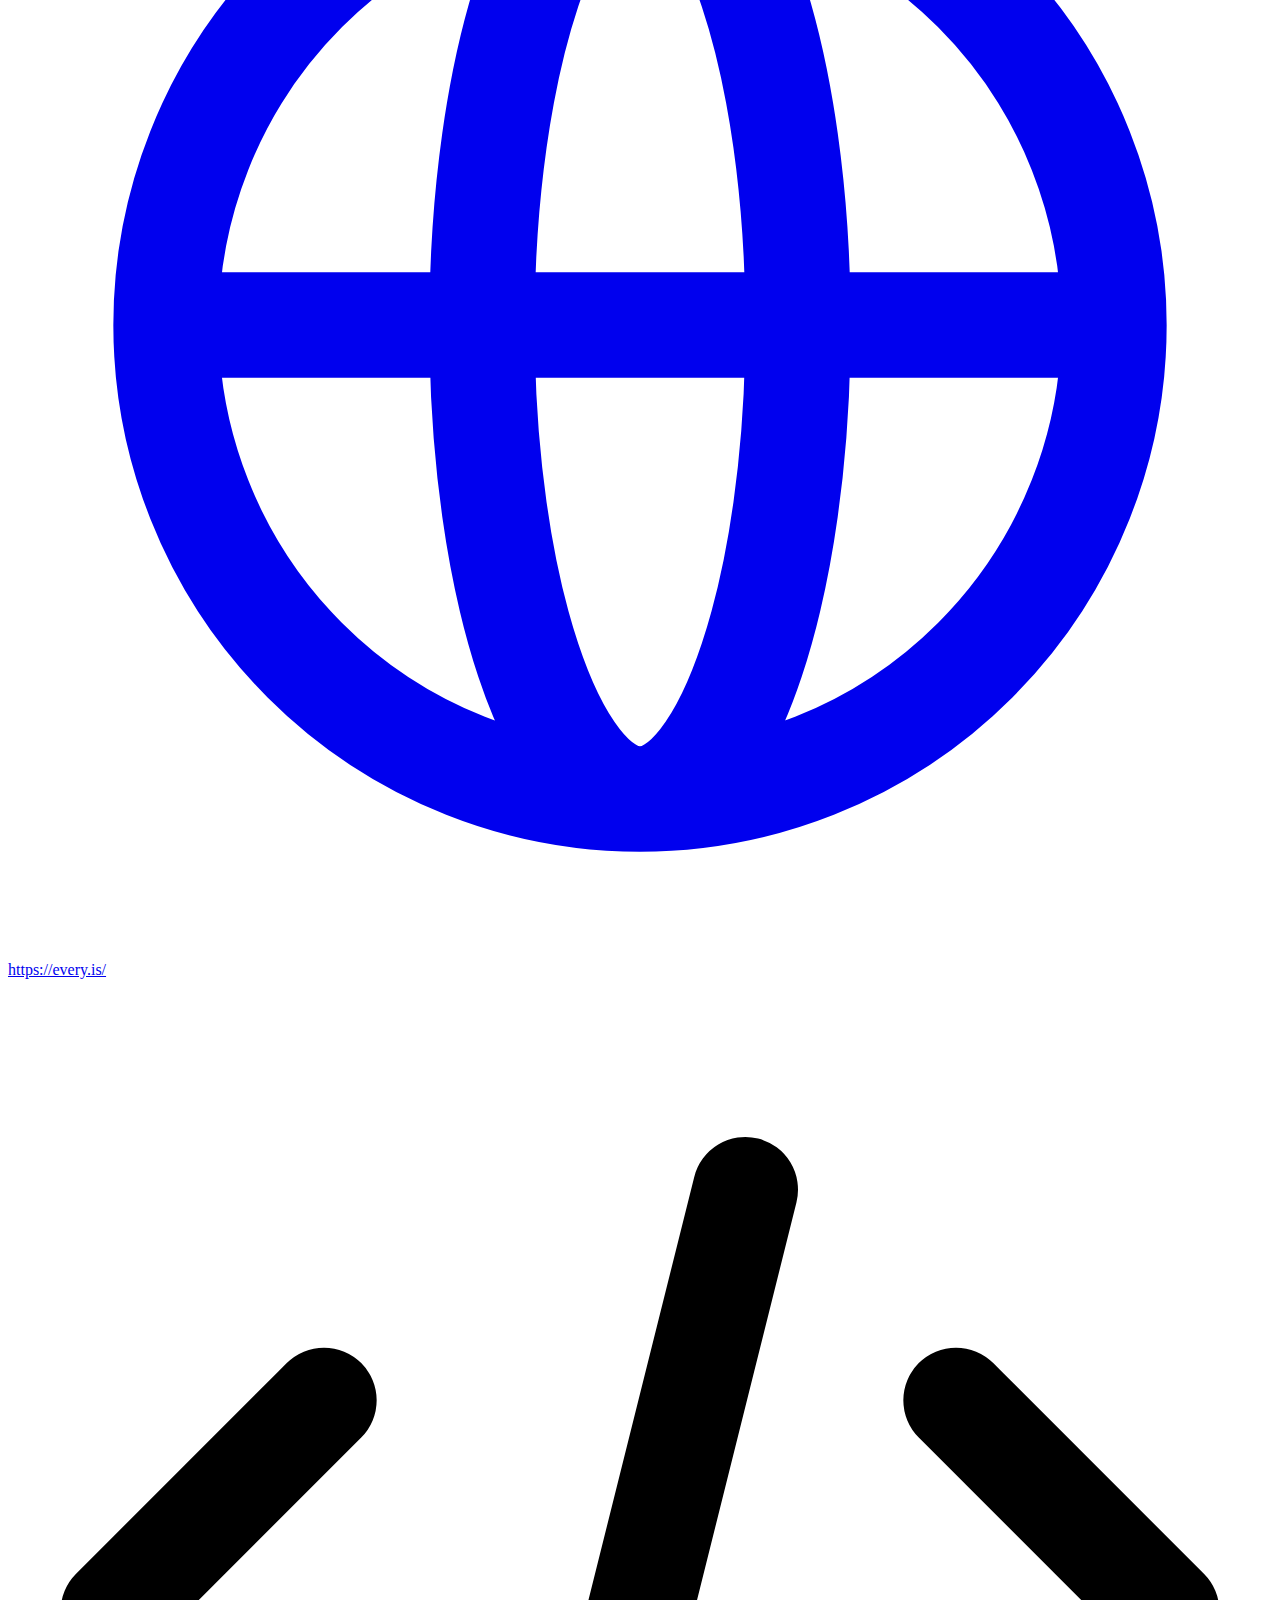
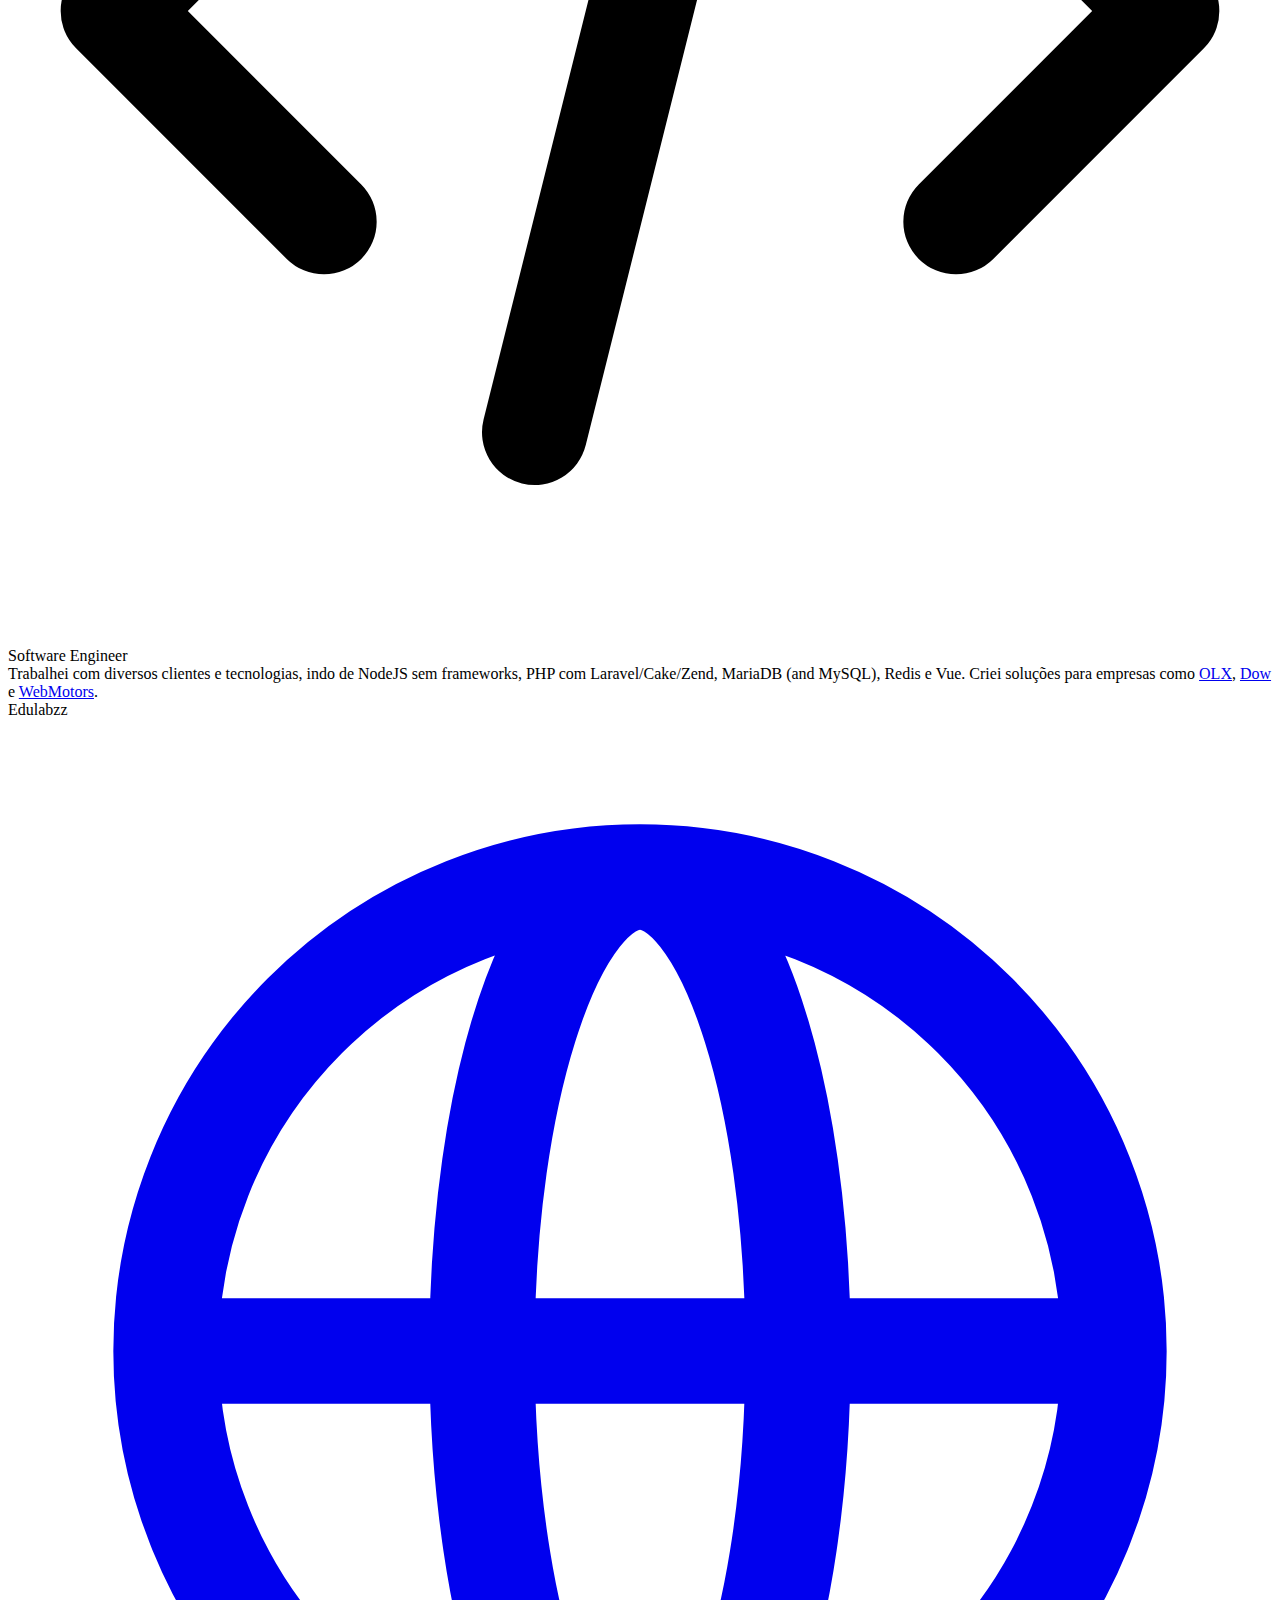
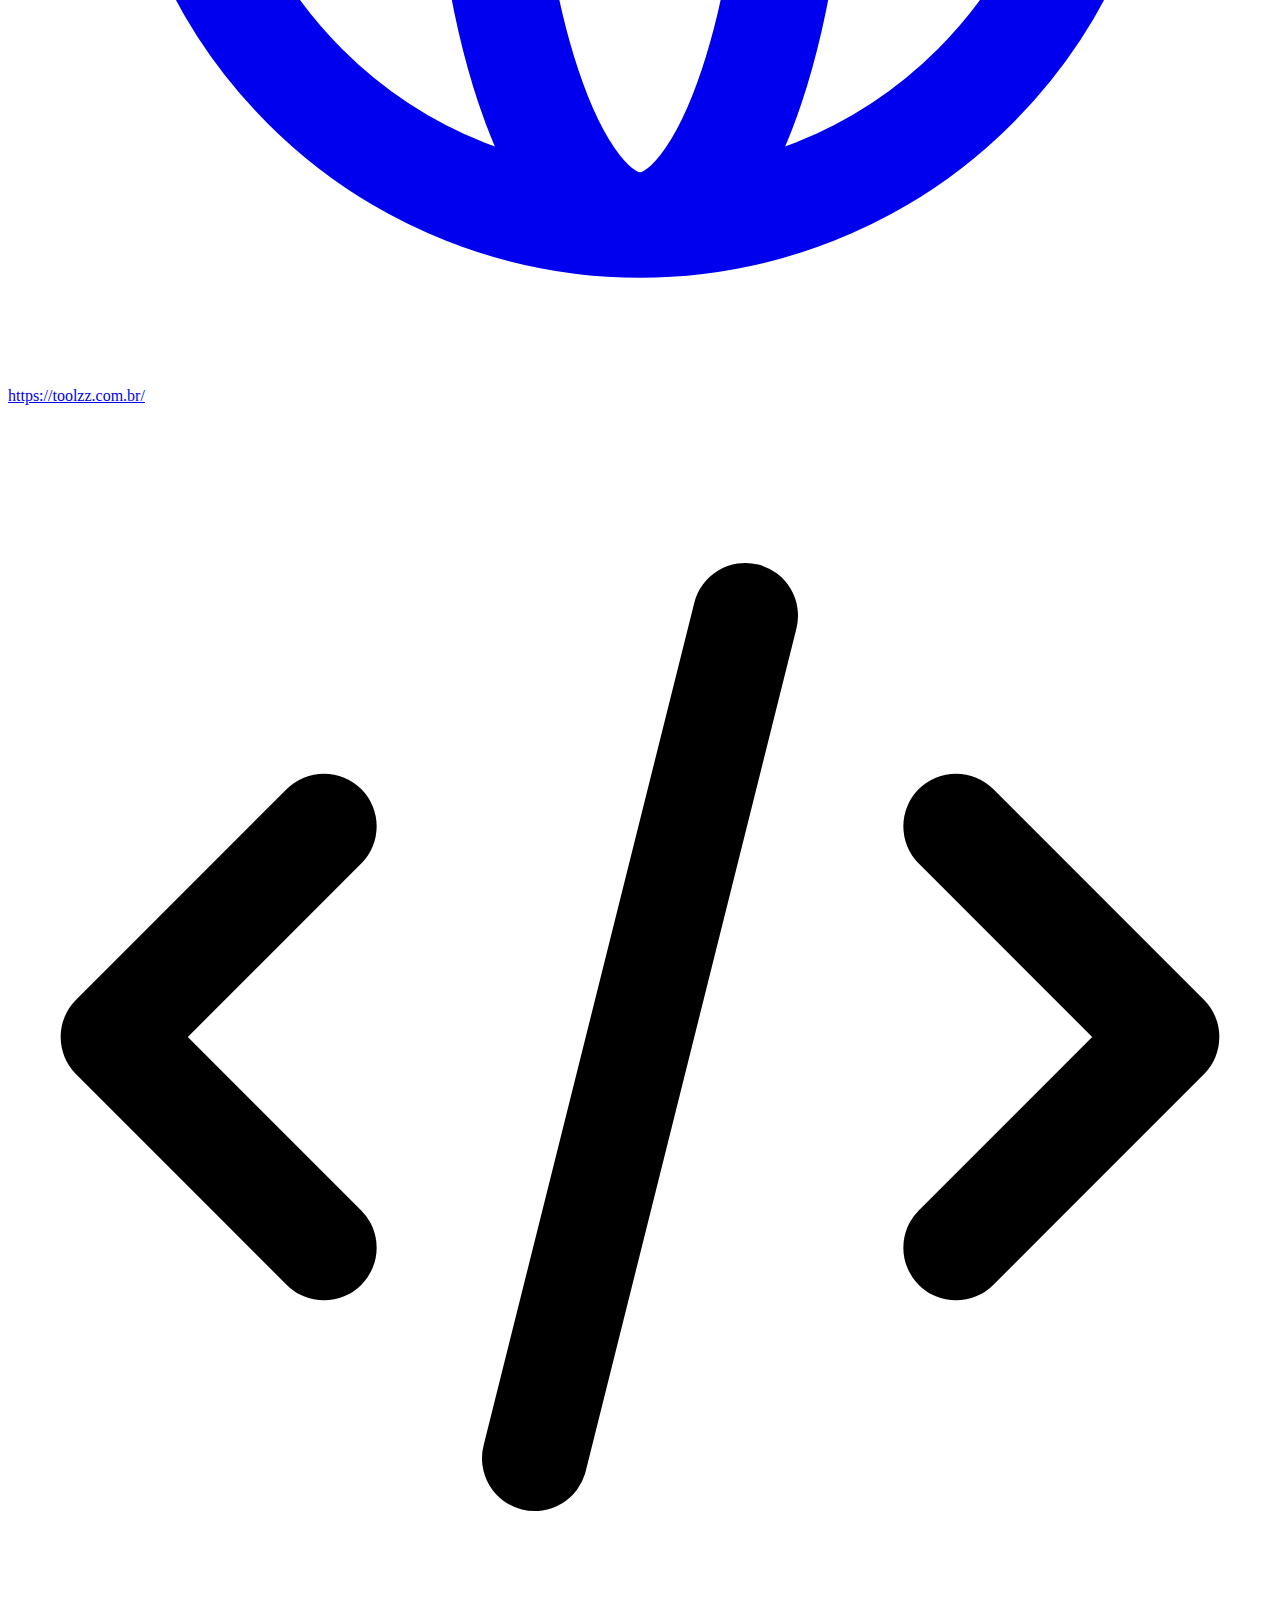
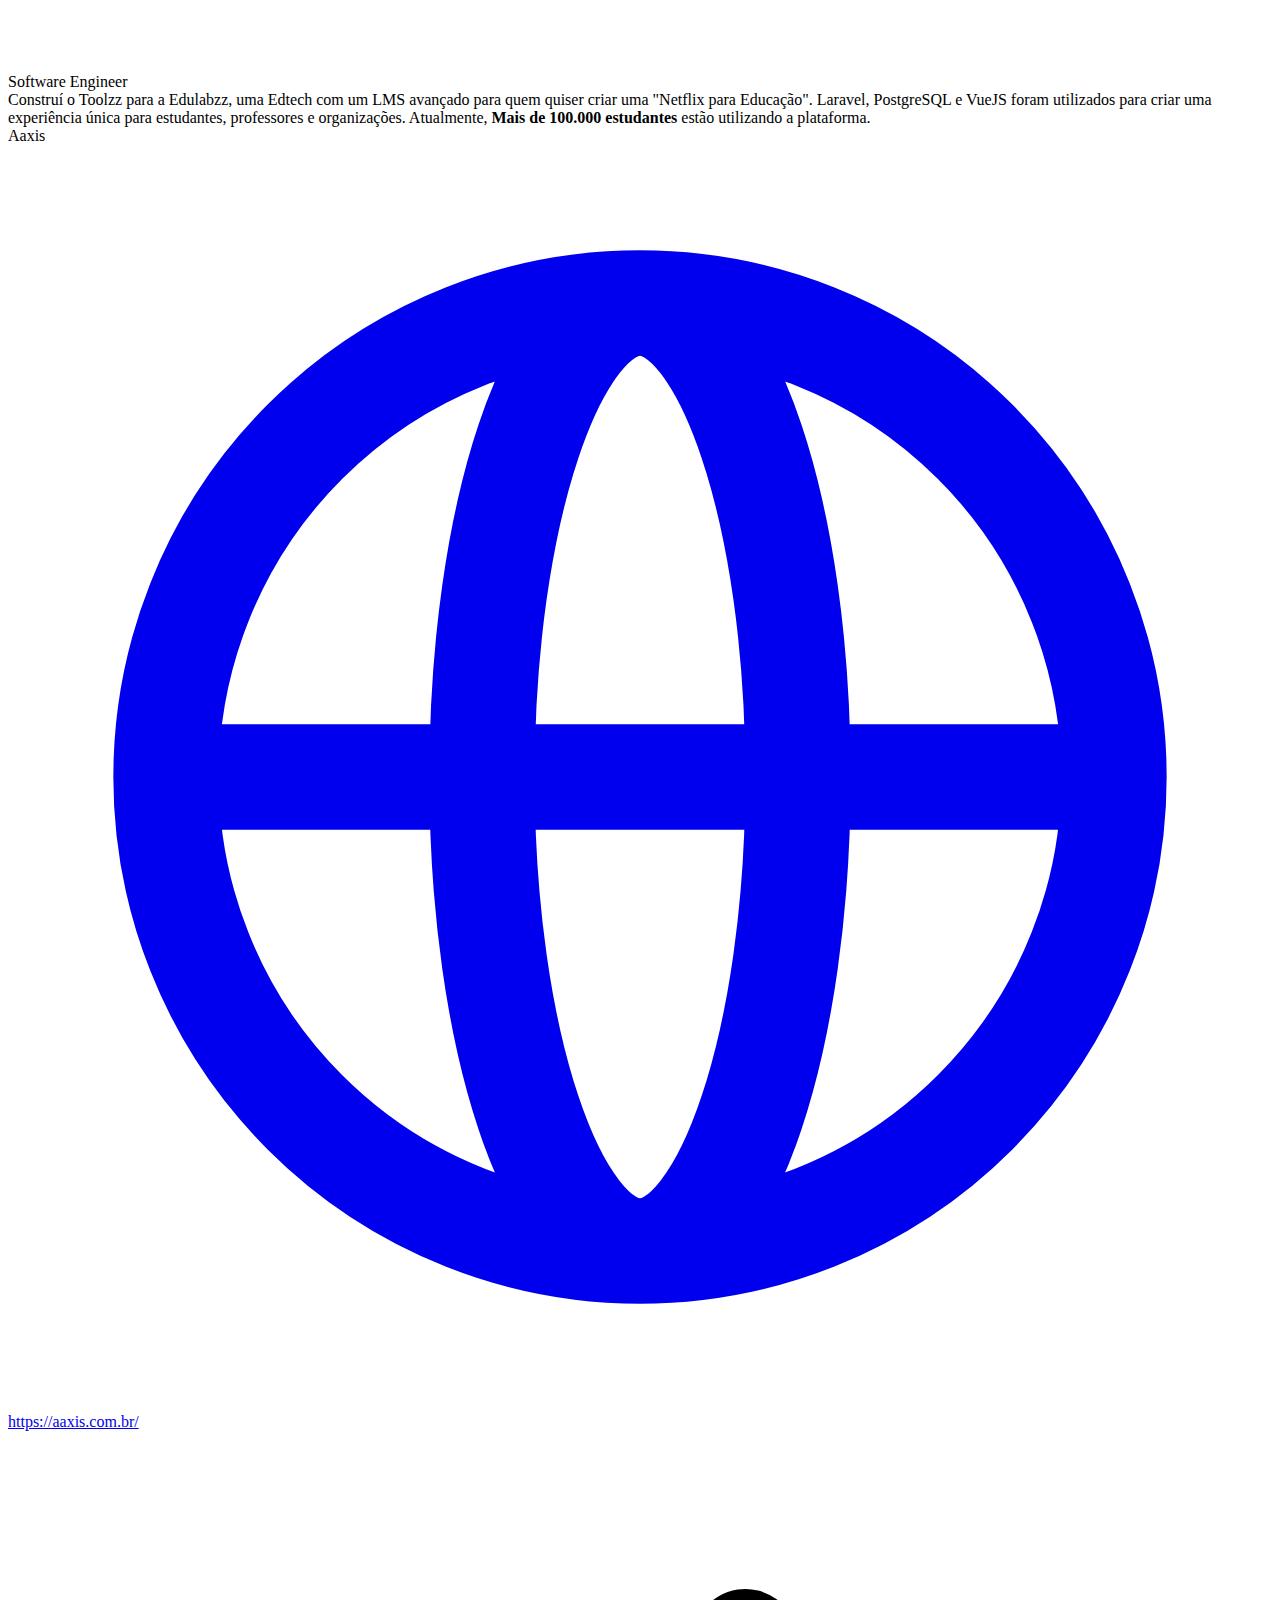
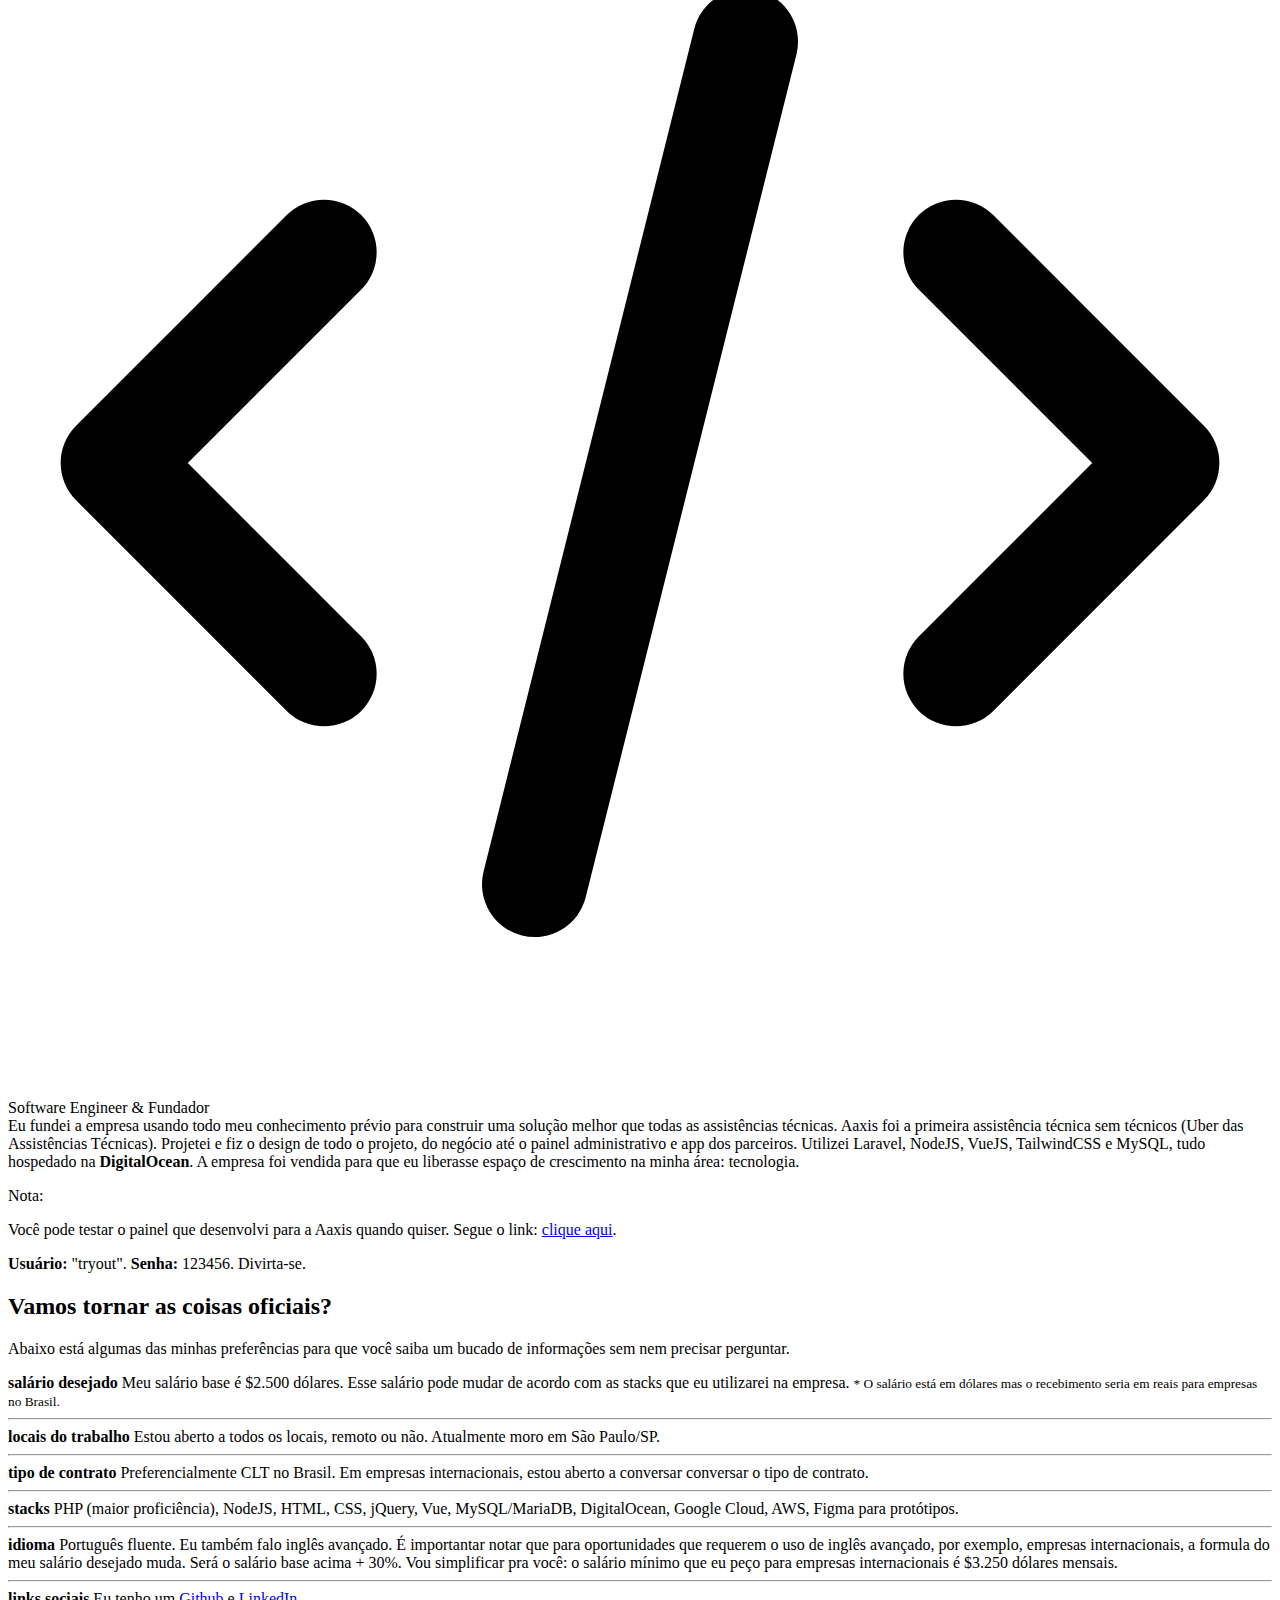
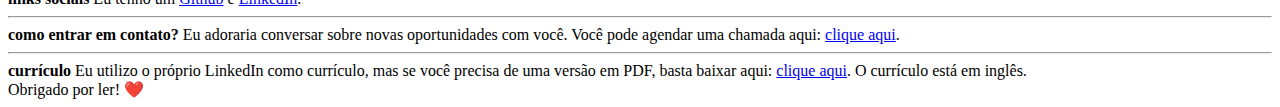
==== commit a15e74de: "curriculu" ====
--- a/br.html
+++ b/br.html
@@ -8,16 +8,16 @@
     <link rel="preconnect" href="https://fonts.googleapis.com">
     <link rel="preconnect" href="https://fonts.gstatic.com" crossorigin>
     <link href="https://fonts.googleapis.com/css2?family=DM+Sans:ital,wght@0,400;0,500;0,700;1,400;1,500;1,700&display=swap" rel="stylesheet">
-    <link rel="stylesheet" href="./output.css">
+    <link rel="stylesheet" href="/dist/output.css">
 </head>
 <body class="bg-slate-50">
     <section class="py-24 bg-white space-y-5 flex flex-col px-6 md:px-0">
         <div class="flex space-x-2 justify-center">
             <a href="br.html">
-                <img src="./img/brazil.png" class="w-8 h-8 rounded-full" alt="Brazilian Flag">
+                <img src="/dist/img/brazil.png" class="w-8 h-8 rounded-full" alt="Brazilian Flag">
             </a>
             <a href="index.html" class="opacity-25 hover:opacity-100 transition duration-500">
-                <img src="./img/usa.png" class="w-8 h-8 rounded-full" alt="USA Flag">
+                <img src="/dist/img/usa.png" class="w-8 h-8 rounded-full" alt="USA Flag">
             </a>
         </div>
         <h1 class="text-5xl md:text-8xl text-center font-extrabold tracking-tight font-extrabold">Olá, eu sou 
@@ -31,7 +31,7 @@
 
     <section id="about-me" class="pb-24 container mx-auto px-6 md:px-0">
         <div class="flex justify-center">
-            <img src="./img/profile.jfif" class="max-h-48 -translate-y-16 rounded-full shadow-2xl" alt="Matheus Freitas picture">
+            <img src="/dist/img/profile.jfif" class="max-h-48 -translate-y-16 rounded-full shadow-2xl" alt="Matheus Freitas picture">
         </div>
 
         <div class="flex flex-col space-y-3 text-center max-w-lg mx-auto">
@@ -172,6 +172,11 @@
                 <strong class="text-2xl">como entrar em contato?</strong>
                 <span>Eu adoraria conversar sobre novas oportunidades com você. Você pode agendar uma chamada aqui: <a href="https://calendly.com/matheusfreitas/30min" target="_blank" class="font-bold underline">clique aqui</a>.</span>
             </div>
+            <hr>
+            <div class="flex flex-col">
+                <strong class="text-2xl">currículo</strong>
+                <span>Eu utilizo o próprio LinkedIn como currículo, mas se você precisa de uma versão em PDF, basta baixar aqui: <a href="Matheus-CV-EN.pdf" target="_blank" class="font-bold underline">clique aqui</a>. O currículo está em inglês.</span>
+            </div>
         </div>
     </section>
 
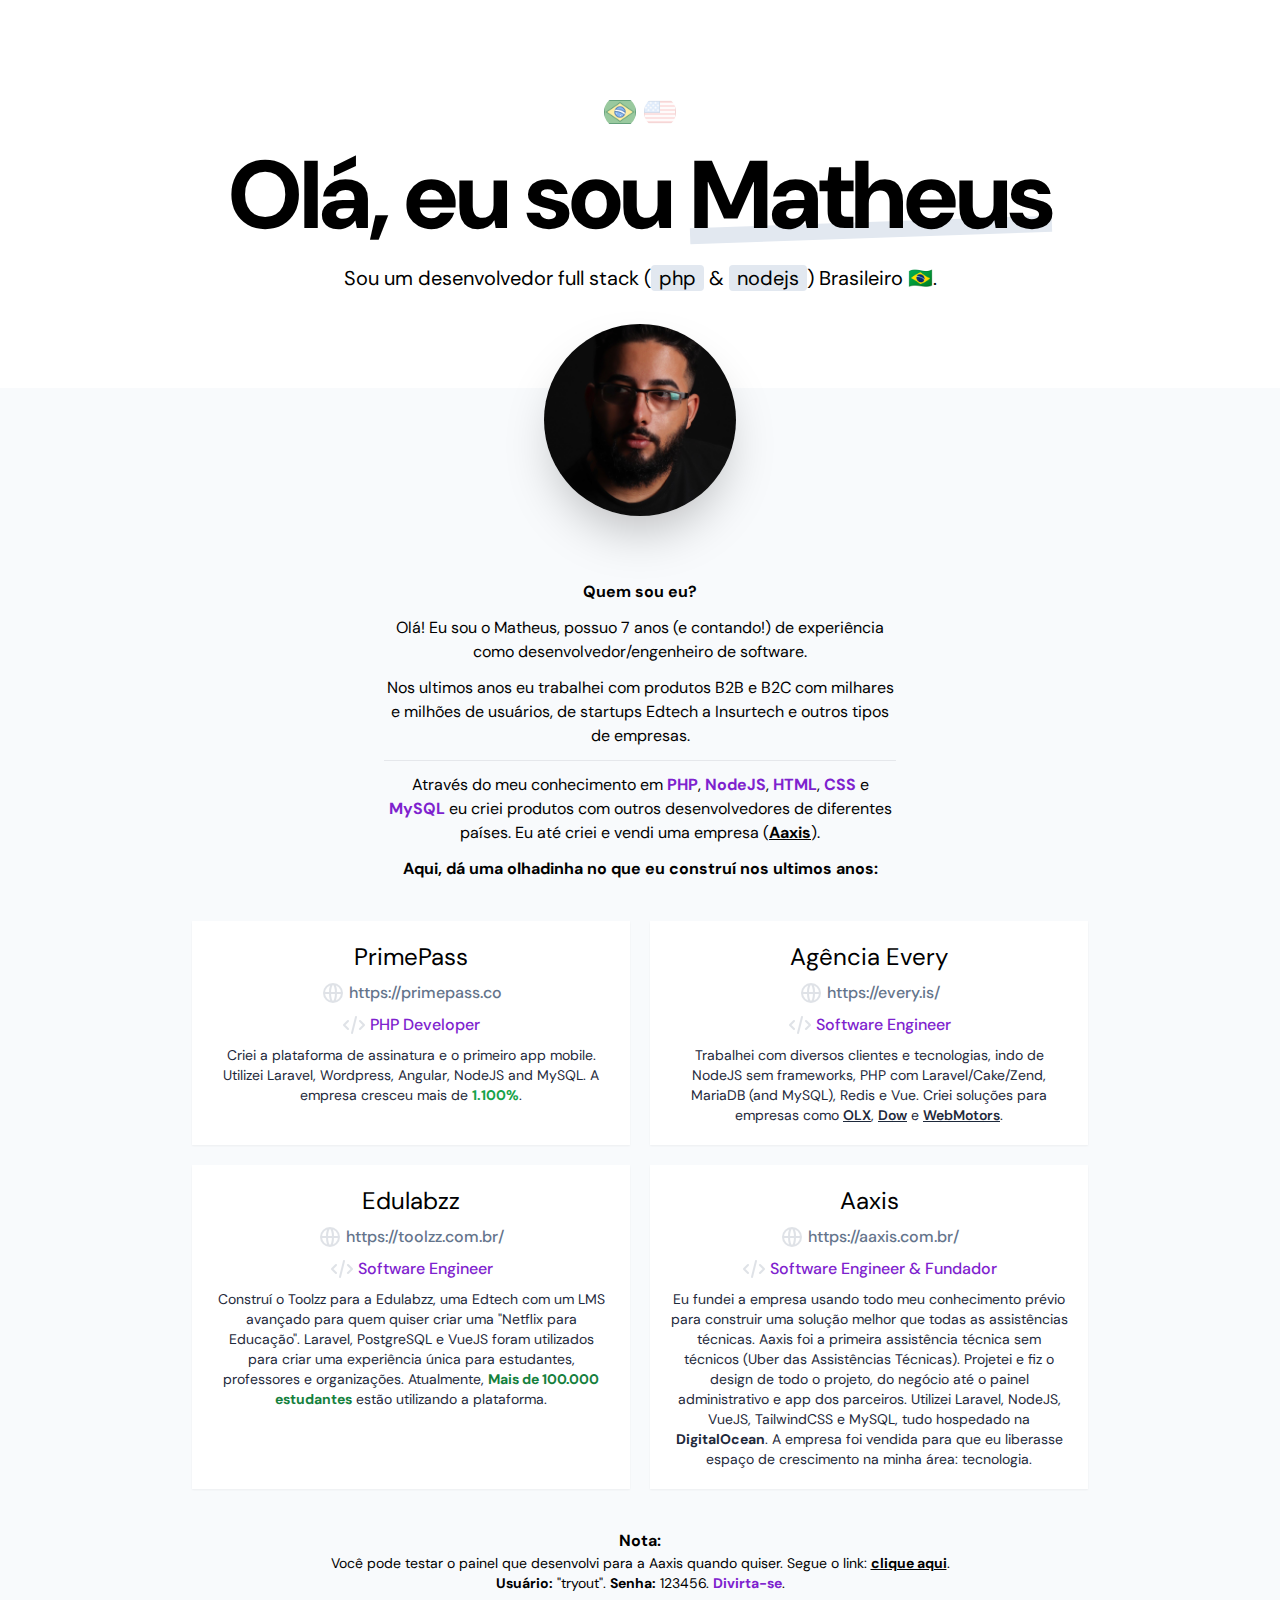
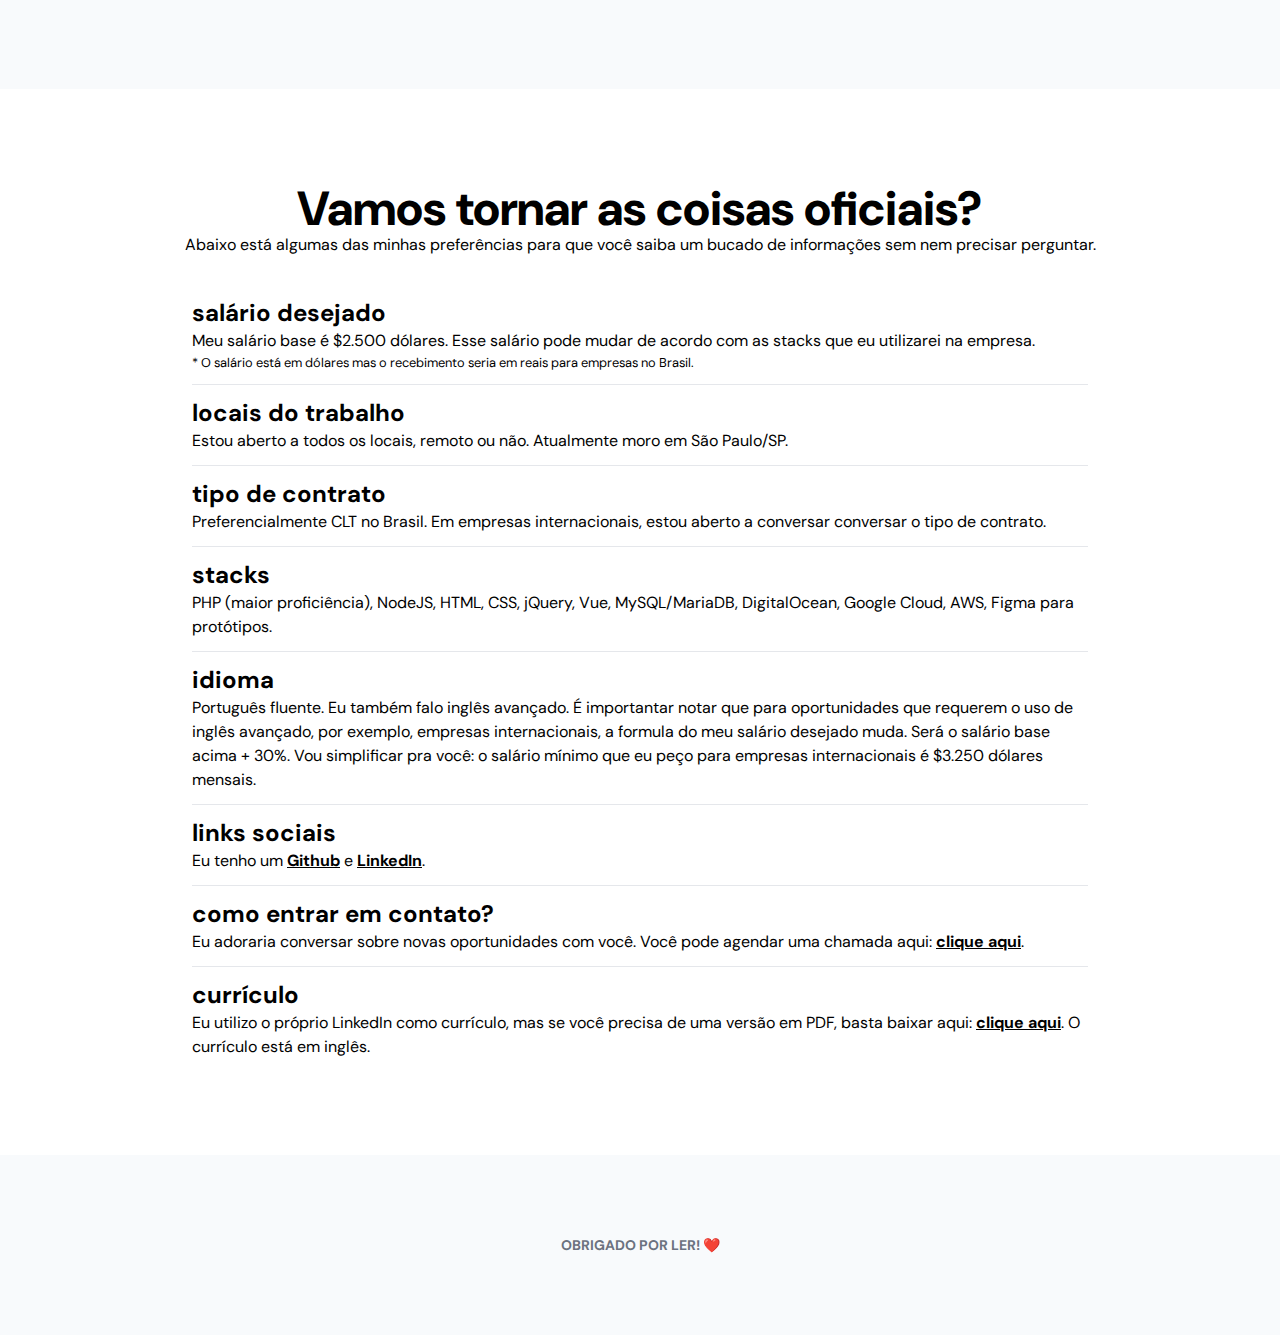
==== commit 9666cf5d: "Fix: URL typos" ====
--- a/br.html
+++ b/br.html
@@ -8,16 +8,16 @@
     <link rel="preconnect" href="https://fonts.googleapis.com">
     <link rel="preconnect" href="https://fonts.gstatic.com" crossorigin>
     <link href="https://fonts.googleapis.com/css2?family=DM+Sans:ital,wght@0,400;0,500;0,700;1,400;1,500;1,700&display=swap" rel="stylesheet">
-    <link rel="stylesheet" href="/dist/output.css">
+    <link rel="stylesheet" href="./output.css">
 </head>
 <body class="bg-slate-50">
     <section class="py-24 bg-white space-y-5 flex flex-col px-6 md:px-0">
         <div class="flex space-x-2 justify-center">
             <a href="br.html">
-                <img src="/dist/img/brazil.png" class="w-8 h-8 rounded-full" alt="Brazilian Flag">
+                <img src="./img/brazil.png" class="w-8 h-8 rounded-full" alt="Brazilian Flag">
             </a>
             <a href="index.html" class="opacity-25 hover:opacity-100 transition duration-500">
-                <img src="/dist/img/usa.png" class="w-8 h-8 rounded-full" alt="USA Flag">
+                <img src="./img/usa.png" class="w-8 h-8 rounded-full" alt="USA Flag">
             </a>
         </div>
         <h1 class="text-5xl md:text-8xl text-center font-extrabold tracking-tight font-extrabold">Olá, eu sou 
@@ -31,7 +31,7 @@
 
     <section id="about-me" class="pb-24 container mx-auto px-6 md:px-0">
         <div class="flex justify-center">
-            <img src="/dist/img/profile.jfif" class="max-h-48 -translate-y-16 rounded-full shadow-2xl" alt="Matheus Freitas picture">
+            <img src="./img/profile.jfif" class="max-h-48 -translate-y-16 rounded-full shadow-2xl" alt="Matheus Freitas picture">
         </div>
 
         <div class="flex flex-col space-y-3 text-center max-w-lg mx-auto">
--- a/output.css
+++ b/output.css
@@ -0,0 +1,1018 @@
+/*
+! tailwindcss v3.0.23 | MIT License | https://tailwindcss.com
+*/
+
+/*
+1. Prevent padding and border from affecting element width. (https://github.com/mozdevs/cssremedy/issues/4)
+2. Allow adding a border to an element by just adding a border-width. (https://github.com/tailwindcss/tailwindcss/pull/116)
+*/
+
+*,
+::before,
+::after {
+  box-sizing: border-box;
+  /* 1 */
+  border-width: 0;
+  /* 2 */
+  border-style: solid;
+  /* 2 */
+  border-color: #e5e7eb;
+  /* 2 */
+}
+
+::before,
+::after {
+  --tw-content: '';
+}
+
+/*
+1. Use a consistent sensible line-height in all browsers.
+2. Prevent adjustments of font size after orientation changes in iOS.
+3. Use a more readable tab size.
+4. Use the user's configured `sans` font-family by default.
+*/
+
+html {
+  line-height: 1.5;
+  /* 1 */
+  -webkit-text-size-adjust: 100%;
+  /* 2 */
+  -moz-tab-size: 4;
+  /* 3 */
+  -o-tab-size: 4;
+     tab-size: 4;
+  /* 3 */
+  font-family: ui-sans-serif, system-ui, -apple-system, BlinkMacSystemFont, "Segoe UI", Roboto, "Helvetica Neue", Arial, "Noto Sans", sans-serif, "Apple Color Emoji", "Segoe UI Emoji", "Segoe UI Symbol", "Noto Color Emoji";
+  /* 4 */
+}
+
+/*
+1. Remove the margin in all browsers.
+2. Inherit line-height from `html` so users can set them as a class directly on the `html` element.
+*/
+
+body {
+  margin: 0;
+  /* 1 */
+  line-height: inherit;
+  /* 2 */
+}
+
+/*
+1. Add the correct height in Firefox.
+2. Correct the inheritance of border color in Firefox. (https://bugzilla.mozilla.org/show_bug.cgi?id=190655)
+3. Ensure horizontal rules are visible by default.
+*/
+
+hr {
+  height: 0;
+  /* 1 */
+  color: inherit;
+  /* 2 */
+  border-top-width: 1px;
+  /* 3 */
+}
+
+/*
+Add the correct text decoration in Chrome, Edge, and Safari.
+*/
+
+abbr:where([title]) {
+  -webkit-text-decoration: underline dotted;
+          text-decoration: underline dotted;
+}
+
+/*
+Remove the default font size and weight for headings.
+*/
+
+h1,
+h2,
+h3,
+h4,
+h5,
+h6 {
+  font-size: inherit;
+  font-weight: inherit;
+}
+
+/*
+Reset links to optimize for opt-in styling instead of opt-out.
+*/
+
+a {
+  color: inherit;
+  text-decoration: inherit;
+}
+
+/*
+Add the correct font weight in Edge and Safari.
+*/
+
+b,
+strong {
+  font-weight: bolder;
+}
+
+/*
+1. Use the user's configured `mono` font family by default.
+2. Correct the odd `em` font sizing in all browsers.
+*/
+
+code,
+kbd,
+samp,
+pre {
+  font-family: ui-monospace, SFMono-Regular, Menlo, Monaco, Consolas, "Liberation Mono", "Courier New", monospace;
+  /* 1 */
+  font-size: 1em;
+  /* 2 */
+}
+
+/*
+Add the correct font size in all browsers.
+*/
+
+small {
+  font-size: 80%;
+}
+
+/*
+Prevent `sub` and `sup` elements from affecting the line height in all browsers.
+*/
+
+sub,
+sup {
+  font-size: 75%;
+  line-height: 0;
+  position: relative;
+  vertical-align: baseline;
+}
+
+sub {
+  bottom: -0.25em;
+}
+
+sup {
+  top: -0.5em;
+}
+
+/*
+1. Remove text indentation from table contents in Chrome and Safari. (https://bugs.chromium.org/p/chromium/issues/detail?id=999088, https://bugs.webkit.org/show_bug.cgi?id=201297)
+2. Correct table border color inheritance in all Chrome and Safari. (https://bugs.chromium.org/p/chromium/issues/detail?id=935729, https://bugs.webkit.org/show_bug.cgi?id=195016)
+3. Remove gaps between table borders by default.
+*/
+
+table {
+  text-indent: 0;
+  /* 1 */
+  border-color: inherit;
+  /* 2 */
+  border-collapse: collapse;
+  /* 3 */
+}
+
+/*
+1. Change the font styles in all browsers.
+2. Remove the margin in Firefox and Safari.
+3. Remove default padding in all browsers.
+*/
+
+button,
+input,
+optgroup,
+select,
+textarea {
+  font-family: inherit;
+  /* 1 */
+  font-size: 100%;
+  /* 1 */
+  line-height: inherit;
+  /* 1 */
+  color: inherit;
+  /* 1 */
+  margin: 0;
+  /* 2 */
+  padding: 0;
+  /* 3 */
+}
+
+/*
+Remove the inheritance of text transform in Edge and Firefox.
+*/
+
+button,
+select {
+  text-transform: none;
+}
+
+/*
+1. Correct the inability to style clickable types in iOS and Safari.
+2. Remove default button styles.
+*/
+
+button,
+[type='button'],
+[type='reset'],
+[type='submit'] {
+  -webkit-appearance: button;
+  /* 1 */
+  background-color: transparent;
+  /* 2 */
+  background-image: none;
+  /* 2 */
+}
+
+/*
+Use the modern Firefox focus style for all focusable elements.
+*/
+
+:-moz-focusring {
+  outline: auto;
+}
+
+/*
+Remove the additional `:invalid` styles in Firefox. (https://github.com/mozilla/gecko-dev/blob/2f9eacd9d3d995c937b4251a5557d95d494c9be1/layout/style/res/forms.css#L728-L737)
+*/
+
+:-moz-ui-invalid {
+  box-shadow: none;
+}
+
+/*
+Add the correct vertical alignment in Chrome and Firefox.
+*/
+
+progress {
+  vertical-align: baseline;
+}
+
+/*
+Correct the cursor style of increment and decrement buttons in Safari.
+*/
+
+::-webkit-inner-spin-button,
+::-webkit-outer-spin-button {
+  height: auto;
+}
+
+/*
+1. Correct the odd appearance in Chrome and Safari.
+2. Correct the outline style in Safari.
+*/
+
+[type='search'] {
+  -webkit-appearance: textfield;
+  /* 1 */
+  outline-offset: -2px;
+  /* 2 */
+}
+
+/*
+Remove the inner padding in Chrome and Safari on macOS.
+*/
+
+::-webkit-search-decoration {
+  -webkit-appearance: none;
+}
+
+/*
+1. Correct the inability to style clickable types in iOS and Safari.
+2. Change font properties to `inherit` in Safari.
+*/
+
+::-webkit-file-upload-button {
+  -webkit-appearance: button;
+  /* 1 */
+  font: inherit;
+  /* 2 */
+}
+
+/*
+Add the correct display in Chrome and Safari.
+*/
+
+summary {
+  display: list-item;
+}
+
+/*
+Removes the default spacing and border for appropriate elements.
+*/
+
+blockquote,
+dl,
+dd,
+h1,
+h2,
+h3,
+h4,
+h5,
+h6,
+hr,
+figure,
+p,
+pre {
+  margin: 0;
+}
+
+fieldset {
+  margin: 0;
+  padding: 0;
+}
+
+legend {
+  padding: 0;
+}
+
+ol,
+ul,
+menu {
+  list-style: none;
+  margin: 0;
+  padding: 0;
+}
+
+/*
+Prevent resizing textareas horizontally by default.
+*/
+
+textarea {
+  resize: vertical;
+}
+
+/*
+1. Reset the default placeholder opacity in Firefox. (https://github.com/tailwindlabs/tailwindcss/issues/3300)
+2. Set the default placeholder color to the user's configured gray 400 color.
+*/
+
+input::-moz-placeholder, textarea::-moz-placeholder {
+  opacity: 1;
+  /* 1 */
+  color: #9ca3af;
+  /* 2 */
+}
+
+input:-ms-input-placeholder, textarea:-ms-input-placeholder {
+  opacity: 1;
+  /* 1 */
+  color: #9ca3af;
+  /* 2 */
+}
+
+input::placeholder,
+textarea::placeholder {
+  opacity: 1;
+  /* 1 */
+  color: #9ca3af;
+  /* 2 */
+}
+
+/*
+Set the default cursor for buttons.
+*/
+
+button,
+[role="button"] {
+  cursor: pointer;
+}
+
+/*
+Make sure disabled buttons don't get the pointer cursor.
+*/
+
+:disabled {
+  cursor: default;
+}
+
+/*
+1. Make replaced elements `display: block` by default. (https://github.com/mozdevs/cssremedy/issues/14)
+2. Add `vertical-align: middle` to align replaced elements more sensibly by default. (https://github.com/jensimmons/cssremedy/issues/14#issuecomment-634934210)
+   This can trigger a poorly considered lint error in some tools but is included by design.
+*/
+
+img,
+svg,
+video,
+canvas,
+audio,
+iframe,
+embed,
+object {
+  display: block;
+  /* 1 */
+  vertical-align: middle;
+  /* 2 */
+}
+
+/*
+Constrain images and videos to the parent width and preserve their intrinsic aspect ratio. (https://github.com/mozdevs/cssremedy/issues/14)
+*/
+
+img,
+video {
+  max-width: 100%;
+  height: auto;
+}
+
+/*
+Ensure the default browser behavior of the `hidden` attribute.
+*/
+
+[hidden] {
+  display: none;
+}
+
+html {
+  font-family: 'DM Sans', sans-serif;
+}
+
+*, ::before, ::after {
+  --tw-translate-x: 0;
+  --tw-translate-y: 0;
+  --tw-rotate: 0;
+  --tw-skew-x: 0;
+  --tw-skew-y: 0;
+  --tw-scale-x: 1;
+  --tw-scale-y: 1;
+  --tw-pan-x:  ;
+  --tw-pan-y:  ;
+  --tw-pinch-zoom:  ;
+  --tw-scroll-snap-strictness: proximity;
+  --tw-ordinal:  ;
+  --tw-slashed-zero:  ;
+  --tw-numeric-figure:  ;
+  --tw-numeric-spacing:  ;
+  --tw-numeric-fraction:  ;
+  --tw-ring-inset:  ;
+  --tw-ring-offset-width: 0px;
+  --tw-ring-offset-color: #fff;
+  --tw-ring-color: rgb(59 130 246 / 0.5);
+  --tw-ring-offset-shadow: 0 0 #0000;
+  --tw-ring-shadow: 0 0 #0000;
+  --tw-shadow: 0 0 #0000;
+  --tw-shadow-colored: 0 0 #0000;
+  --tw-blur:  ;
+  --tw-brightness:  ;
+  --tw-contrast:  ;
+  --tw-grayscale:  ;
+  --tw-hue-rotate:  ;
+  --tw-invert:  ;
+  --tw-saturate:  ;
+  --tw-sepia:  ;
+  --tw-drop-shadow:  ;
+  --tw-backdrop-blur:  ;
+  --tw-backdrop-brightness:  ;
+  --tw-backdrop-contrast:  ;
+  --tw-backdrop-grayscale:  ;
+  --tw-backdrop-hue-rotate:  ;
+  --tw-backdrop-invert:  ;
+  --tw-backdrop-opacity:  ;
+  --tw-backdrop-saturate:  ;
+  --tw-backdrop-sepia:  ;
+}
+
+.container {
+  width: 100%;
+}
+
+@media (min-width: 640px) {
+  .container {
+    max-width: 640px;
+  }
+}
+
+@media (min-width: 768px) {
+  .container {
+    max-width: 768px;
+  }
+}
+
+@media (min-width: 1024px) {
+  .container {
+    max-width: 1024px;
+  }
+}
+
+@media (min-width: 1280px) {
+  .container {
+    max-width: 1280px;
+  }
+}
+
+@media (min-width: 1536px) {
+  .container {
+    max-width: 1536px;
+  }
+}
+
+.absolute {
+  position: absolute;
+}
+
+.relative {
+  position: relative;
+}
+
+.left-0 {
+  left: 0px;
+}
+
+.bottom-0 {
+  bottom: 0px;
+}
+
+.top-0 {
+  top: 0px;
+}
+
+.z-20 {
+  z-index: 20;
+}
+
+.z-10 {
+  z-index: 10;
+}
+
+.mx-auto {
+  margin-left: auto;
+  margin-right: auto;
+}
+
+.my-2 {
+  margin-top: 0.5rem;
+  margin-bottom: 0.5rem;
+}
+
+.flex {
+  display: flex;
+}
+
+.inline-flex {
+  display: inline-flex;
+}
+
+.grid {
+  display: grid;
+}
+
+.h-8 {
+  height: 2rem;
+}
+
+.h-4 {
+  height: 1rem;
+}
+
+.h-6 {
+  height: 1.5rem;
+}
+
+.h-full {
+  height: 100%;
+}
+
+.max-h-48 {
+  max-height: 12rem;
+}
+
+.w-8 {
+  width: 2rem;
+}
+
+.w-full {
+  width: 100%;
+}
+
+.w-6 {
+  width: 1.5rem;
+}
+
+.max-w-lg {
+  max-width: 32rem;
+}
+
+.max-w-4xl {
+  max-width: 56rem;
+}
+
+.grow {
+  flex-grow: 1;
+}
+
+.-translate-y-5 {
+  --tw-translate-y: -1.25rem;
+  transform: translate(var(--tw-translate-x), var(--tw-translate-y)) rotate(var(--tw-rotate)) skewX(var(--tw-skew-x)) skewY(var(--tw-skew-y)) scaleX(var(--tw-scale-x)) scaleY(var(--tw-scale-y));
+}
+
+.-translate-y-16 {
+  --tw-translate-y: -4rem;
+  transform: translate(var(--tw-translate-x), var(--tw-translate-y)) rotate(var(--tw-rotate)) skewX(var(--tw-skew-x)) skewY(var(--tw-skew-y)) scaleX(var(--tw-scale-x)) scaleY(var(--tw-scale-y));
+}
+
+.translate-y-2 {
+  --tw-translate-y: 0.5rem;
+  transform: translate(var(--tw-translate-x), var(--tw-translate-y)) rotate(var(--tw-rotate)) skewX(var(--tw-skew-x)) skewY(var(--tw-skew-y)) scaleX(var(--tw-scale-x)) scaleY(var(--tw-scale-y));
+}
+
+.translate-y-1 {
+  --tw-translate-y: 0.25rem;
+  transform: translate(var(--tw-translate-x), var(--tw-translate-y)) rotate(var(--tw-rotate)) skewX(var(--tw-skew-x)) skewY(var(--tw-skew-y)) scaleX(var(--tw-scale-x)) scaleY(var(--tw-scale-y));
+}
+
+.-translate-y-3 {
+  --tw-translate-y: -0.75rem;
+  transform: translate(var(--tw-translate-x), var(--tw-translate-y)) rotate(var(--tw-rotate)) skewX(var(--tw-skew-x)) skewY(var(--tw-skew-y)) scaleX(var(--tw-scale-x)) scaleY(var(--tw-scale-y));
+}
+
+.rotate-\[-2deg\] {
+  --tw-rotate: -2deg;
+  transform: translate(var(--tw-translate-x), var(--tw-translate-y)) rotate(var(--tw-rotate)) skewX(var(--tw-skew-x)) skewY(var(--tw-skew-y)) scaleX(var(--tw-scale-x)) scaleY(var(--tw-scale-y));
+}
+
+.transform {
+  transform: translate(var(--tw-translate-x), var(--tw-translate-y)) rotate(var(--tw-rotate)) skewX(var(--tw-skew-x)) skewY(var(--tw-skew-y)) scaleX(var(--tw-scale-x)) scaleY(var(--tw-scale-y));
+}
+
+.cursor-pointer {
+  cursor: pointer;
+}
+
+.grid-cols-1 {
+  grid-template-columns: repeat(1, minmax(0, 1fr));
+}
+
+.flex-col {
+  flex-direction: column;
+}
+
+.items-center {
+  align-items: center;
+}
+
+.justify-center {
+  justify-content: center;
+}
+
+.justify-between {
+  justify-content: space-between;
+}
+
+.gap-5 {
+  gap: 1.25rem;
+}
+
+.space-y-5 > :not([hidden]) ~ :not([hidden]) {
+  --tw-space-y-reverse: 0;
+  margin-top: calc(1.25rem * calc(1 - var(--tw-space-y-reverse)));
+  margin-bottom: calc(1.25rem * var(--tw-space-y-reverse));
+}
+
+.space-x-2 > :not([hidden]) ~ :not([hidden]) {
+  --tw-space-x-reverse: 0;
+  margin-right: calc(0.5rem * var(--tw-space-x-reverse));
+  margin-left: calc(0.5rem * calc(1 - var(--tw-space-x-reverse)));
+}
+
+.space-y-3 > :not([hidden]) ~ :not([hidden]) {
+  --tw-space-y-reverse: 0;
+  margin-top: calc(0.75rem * calc(1 - var(--tw-space-y-reverse)));
+  margin-bottom: calc(0.75rem * var(--tw-space-y-reverse));
+}
+
+.space-y-2 > :not([hidden]) ~ :not([hidden]) {
+  --tw-space-y-reverse: 0;
+  margin-top: calc(0.5rem * calc(1 - var(--tw-space-y-reverse)));
+  margin-bottom: calc(0.5rem * var(--tw-space-y-reverse));
+}
+
+.space-x-1 > :not([hidden]) ~ :not([hidden]) {
+  --tw-space-x-reverse: 0;
+  margin-right: calc(0.25rem * var(--tw-space-x-reverse));
+  margin-left: calc(0.25rem * calc(1 - var(--tw-space-x-reverse)));
+}
+
+.rounded {
+  border-radius: 0.25rem;
+}
+
+.rounded-full {
+  border-radius: 9999px;
+}
+
+.rounded-xl {
+  border-radius: 0.75rem;
+}
+
+.rounded-lg {
+  border-radius: 0.5rem;
+}
+
+.bg-slate-50 {
+  --tw-bg-opacity: 1;
+  background-color: rgb(248 250 252 / var(--tw-bg-opacity));
+}
+
+.bg-white {
+  --tw-bg-opacity: 1;
+  background-color: rgb(255 255 255 / var(--tw-bg-opacity));
+}
+
+.bg-slate-200 {
+  --tw-bg-opacity: 1;
+  background-color: rgb(226 232 240 / var(--tw-bg-opacity));
+}
+
+.bg-black {
+  --tw-bg-opacity: 1;
+  background-color: rgb(0 0 0 / var(--tw-bg-opacity));
+}
+
+.bg-slate-100 {
+  --tw-bg-opacity: 1;
+  background-color: rgb(241 245 249 / var(--tw-bg-opacity));
+}
+
+.p-5 {
+  padding: 1.25rem;
+}
+
+.py-24 {
+  padding-top: 6rem;
+  padding-bottom: 6rem;
+}
+
+.px-2 {
+  padding-left: 0.5rem;
+  padding-right: 0.5rem;
+}
+
+.py-10 {
+  padding-top: 2.5rem;
+  padding-bottom: 2.5rem;
+}
+
+.px-6 {
+  padding-left: 1.5rem;
+  padding-right: 1.5rem;
+}
+
+.py-20 {
+  padding-top: 5rem;
+  padding-bottom: 5rem;
+}
+
+.pb-10 {
+  padding-bottom: 2.5rem;
+}
+
+.pt-10 {
+  padding-top: 2.5rem;
+}
+
+.pt-1 {
+  padding-top: 0.25rem;
+}
+
+.pb-20 {
+  padding-bottom: 5rem;
+}
+
+.pt-24 {
+  padding-top: 6rem;
+}
+
+.pb-24 {
+  padding-bottom: 6rem;
+}
+
+.text-center {
+  text-align: center;
+}
+
+.text-8xl {
+  font-size: 6rem;
+  line-height: 1;
+}
+
+.text-xl {
+  font-size: 1.25rem;
+  line-height: 1.75rem;
+}
+
+.text-2xl {
+  font-size: 1.5rem;
+  line-height: 2rem;
+}
+
+.text-sm {
+  font-size: 0.875rem;
+  line-height: 1.25rem;
+}
+
+.text-3xl {
+  font-size: 1.875rem;
+  line-height: 2.25rem;
+}
+
+.text-5xl {
+  font-size: 3rem;
+  line-height: 1;
+}
+
+.font-extrabold {
+  font-weight: 800;
+}
+
+.font-bold {
+  font-weight: 700;
+}
+
+.font-medium {
+  font-weight: 500;
+}
+
+.font-semibold {
+  font-weight: 600;
+}
+
+.uppercase {
+  text-transform: uppercase;
+}
+
+.tracking-tight {
+  letter-spacing: -0.025em;
+}
+
+.text-purple-700 {
+  --tw-text-opacity: 1;
+  color: rgb(126 34 206 / var(--tw-text-opacity));
+}
+
+.text-slate-500 {
+  --tw-text-opacity: 1;
+  color: rgb(100 116 139 / var(--tw-text-opacity));
+}
+
+.text-slate-800 {
+  --tw-text-opacity: 1;
+  color: rgb(30 41 59 / var(--tw-text-opacity));
+}
+
+.text-green-600 {
+  --tw-text-opacity: 1;
+  color: rgb(22 163 74 / var(--tw-text-opacity));
+}
+
+.text-green-700 {
+  --tw-text-opacity: 1;
+  color: rgb(21 128 61 / var(--tw-text-opacity));
+}
+
+.text-gray-500 {
+  --tw-text-opacity: 1;
+  color: rgb(107 114 128 / var(--tw-text-opacity));
+}
+
+.text-gray-600 {
+  --tw-text-opacity: 1;
+  color: rgb(75 85 99 / var(--tw-text-opacity));
+}
+
+.underline {
+  -webkit-text-decoration-line: underline;
+          text-decoration-line: underline;
+}
+
+.opacity-25 {
+  opacity: 0.25;
+}
+
+.opacity-20 {
+  opacity: 0.2;
+}
+
+.shadow-2xl {
+  --tw-shadow: 0 25px 50px -12px rgb(0 0 0 / 0.25);
+  --tw-shadow-colored: 0 25px 50px -12px var(--tw-shadow-color);
+  box-shadow: var(--tw-ring-offset-shadow, 0 0 #0000), var(--tw-ring-shadow, 0 0 #0000), var(--tw-shadow);
+}
+
+.shadow-sm {
+  --tw-shadow: 0 1px 2px 0 rgb(0 0 0 / 0.05);
+  --tw-shadow-colored: 0 1px 2px 0 var(--tw-shadow-color);
+  box-shadow: var(--tw-ring-offset-shadow, 0 0 #0000), var(--tw-ring-shadow, 0 0 #0000), var(--tw-shadow);
+}
+
+.transition {
+  transition-property: color, background-color, border-color, fill, stroke, opacity, box-shadow, transform, filter, -webkit-text-decoration-color, -webkit-backdrop-filter;
+  transition-property: color, background-color, border-color, text-decoration-color, fill, stroke, opacity, box-shadow, transform, filter, backdrop-filter;
+  transition-property: color, background-color, border-color, text-decoration-color, fill, stroke, opacity, box-shadow, transform, filter, backdrop-filter, -webkit-text-decoration-color, -webkit-backdrop-filter;
+  transition-timing-function: cubic-bezier(0.4, 0, 0.2, 1);
+  transition-duration: 150ms;
+}
+
+.transition-all {
+  transition-property: all;
+  transition-timing-function: cubic-bezier(0.4, 0, 0.2, 1);
+  transition-duration: 150ms;
+}
+
+.duration-500 {
+  transition-duration: 500ms;
+}
+
+.duration-200 {
+  transition-duration: 200ms;
+}
+
+.duration-300 {
+  transition-duration: 300ms;
+}
+
+.hover\:-translate-y-1:hover {
+  --tw-translate-y: -0.25rem;
+  transform: translate(var(--tw-translate-x), var(--tw-translate-y)) rotate(var(--tw-rotate)) skewX(var(--tw-skew-x)) skewY(var(--tw-skew-y)) scaleX(var(--tw-scale-x)) scaleY(var(--tw-scale-y));
+}
+
+.hover\:text-slate-700:hover {
+  --tw-text-opacity: 1;
+  color: rgb(51 65 85 / var(--tw-text-opacity));
+}
+
+.hover\:text-gray-600:hover {
+  --tw-text-opacity: 1;
+  color: rgb(75 85 99 / var(--tw-text-opacity));
+}
+
+.hover\:opacity-100:hover {
+  opacity: 1;
+}
+
+.hover\:shadow-xl:hover {
+  --tw-shadow: 0 20px 25px -5px rgb(0 0 0 / 0.1), 0 8px 10px -6px rgb(0 0 0 / 0.1);
+  --tw-shadow-colored: 0 20px 25px -5px var(--tw-shadow-color), 0 8px 10px -6px var(--tw-shadow-color);
+  box-shadow: var(--tw-ring-offset-shadow, 0 0 #0000), var(--tw-ring-shadow, 0 0 #0000), var(--tw-shadow);
+}
+
+.group:hover .group-hover\:h-20 {
+  height: 5rem;
+}
+
+.group:hover .group-hover\:h-10 {
+  height: 2.5rem;
+}
+
+.group:hover .group-hover\:h-8 {
+  height: 2rem;
+}
+
+.group:hover .group-hover\:rotate-0 {
+  --tw-rotate: 0deg;
+  transform: translate(var(--tw-translate-x), var(--tw-translate-y)) rotate(var(--tw-rotate)) skewX(var(--tw-skew-x)) skewY(var(--tw-skew-y)) scaleX(var(--tw-scale-x)) scaleY(var(--tw-scale-y));
+}
+
+.group:hover .group-hover\:rotate-\[-5deg\] {
+  --tw-rotate: -5deg;
+  transform: translate(var(--tw-translate-x), var(--tw-translate-y)) rotate(var(--tw-rotate)) skewX(var(--tw-skew-x)) skewY(var(--tw-skew-y)) scaleX(var(--tw-scale-x)) scaleY(var(--tw-scale-y));
+}
+
+.group:hover .group-hover\:rotate-45 {
+  --tw-rotate: 45deg;
+  transform: translate(var(--tw-translate-x), var(--tw-translate-y)) rotate(var(--tw-rotate)) skewX(var(--tw-skew-x)) skewY(var(--tw-skew-y)) scaleX(var(--tw-scale-x)) scaleY(var(--tw-scale-y));
+}
+
+.group:hover .group-hover\:bg-purple-700 {
+  --tw-bg-opacity: 1;
+  background-color: rgb(126 34 206 / var(--tw-bg-opacity));
+}
+
+.group:hover .group-hover\:text-white {
+  --tw-text-opacity: 1;
+  color: rgb(255 255 255 / var(--tw-text-opacity));
+}
+
+@media (min-width: 768px) {
+  .md\:-translate-y-5 {
+    --tw-translate-y: -1.25rem;
+    transform: translate(var(--tw-translate-x), var(--tw-translate-y)) rotate(var(--tw-rotate)) skewX(var(--tw-skew-x)) skewY(var(--tw-skew-y)) scaleX(var(--tw-scale-x)) scaleY(var(--tw-scale-y));
+  }
+
+  .md\:grid-cols-2 {
+    grid-template-columns: repeat(2, minmax(0, 1fr));
+  }
+
+  .md\:px-0 {
+    padding-left: 0px;
+    padding-right: 0px;
+  }
+
+  .md\:text-8xl {
+    font-size: 6rem;
+    line-height: 1;
+  }
+
+  .group:hover .md\:group-hover\:h-20 {
+    height: 5rem;
+  }
+}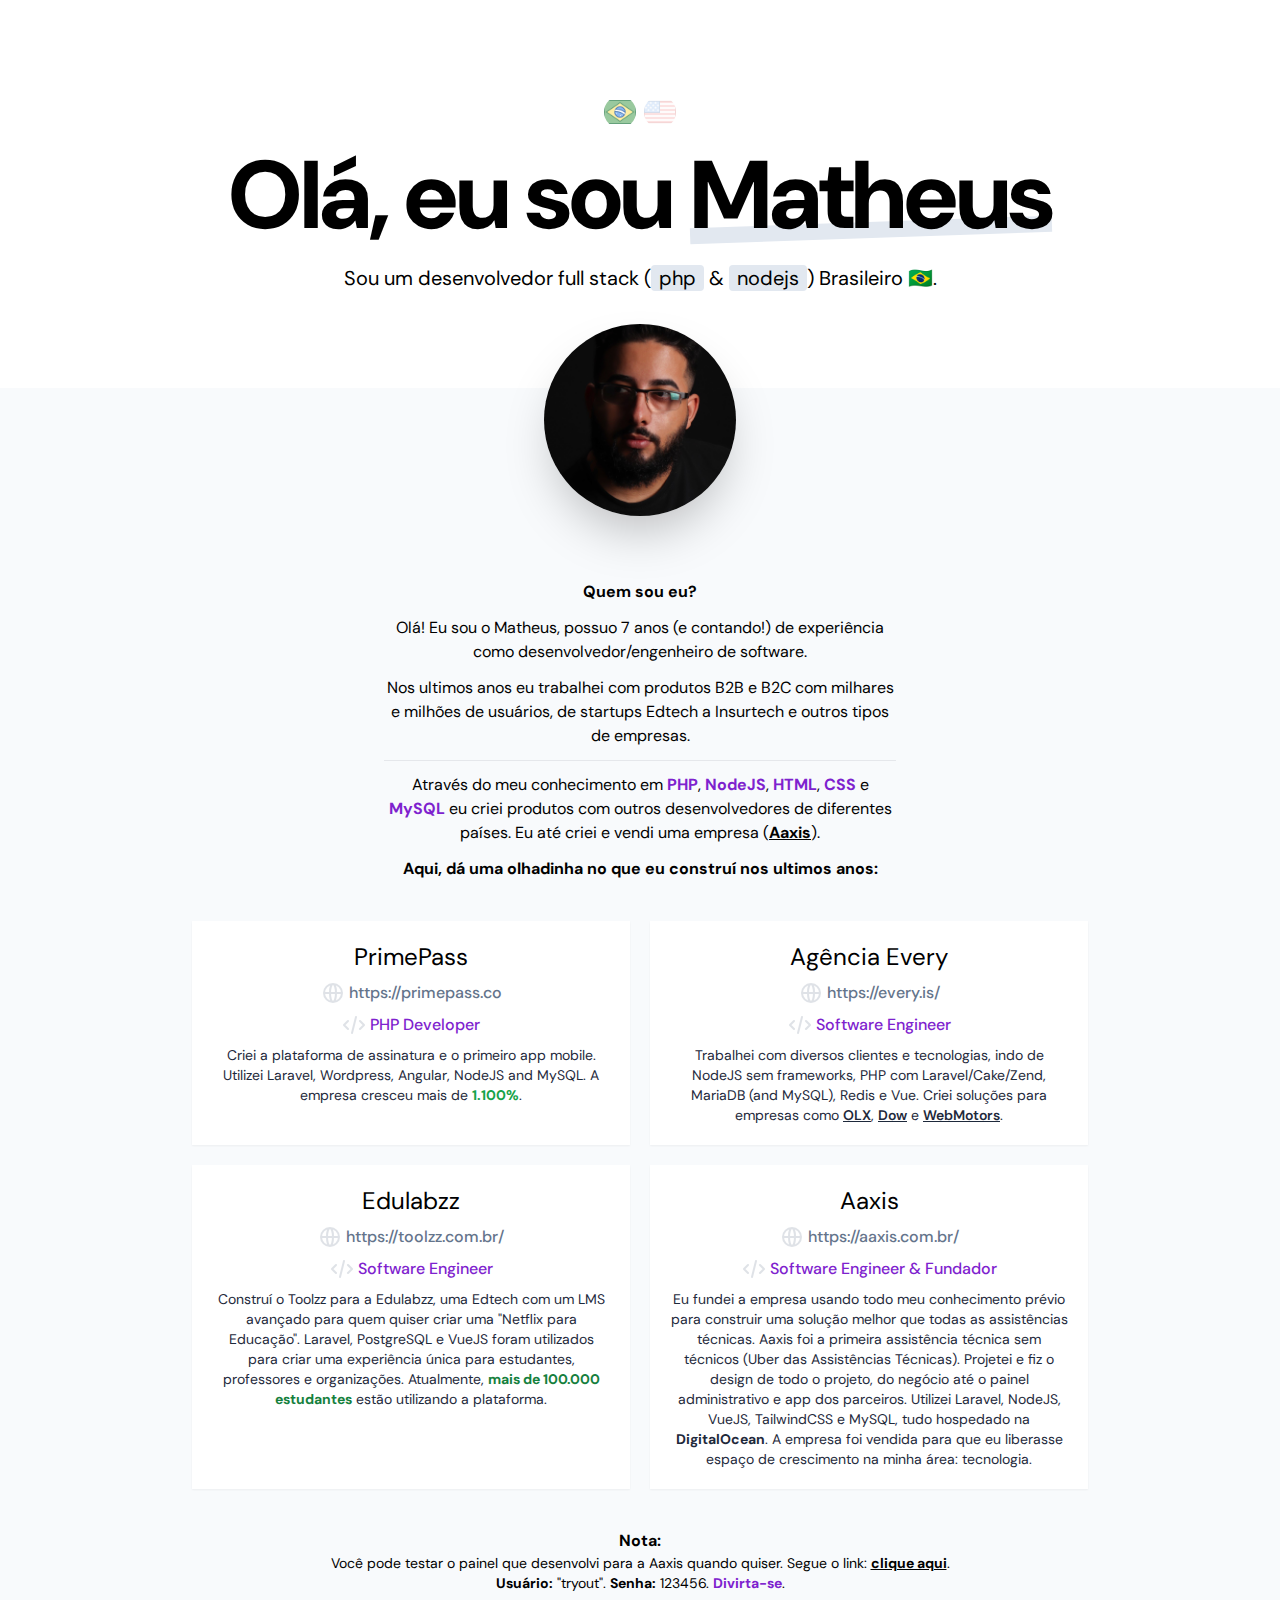
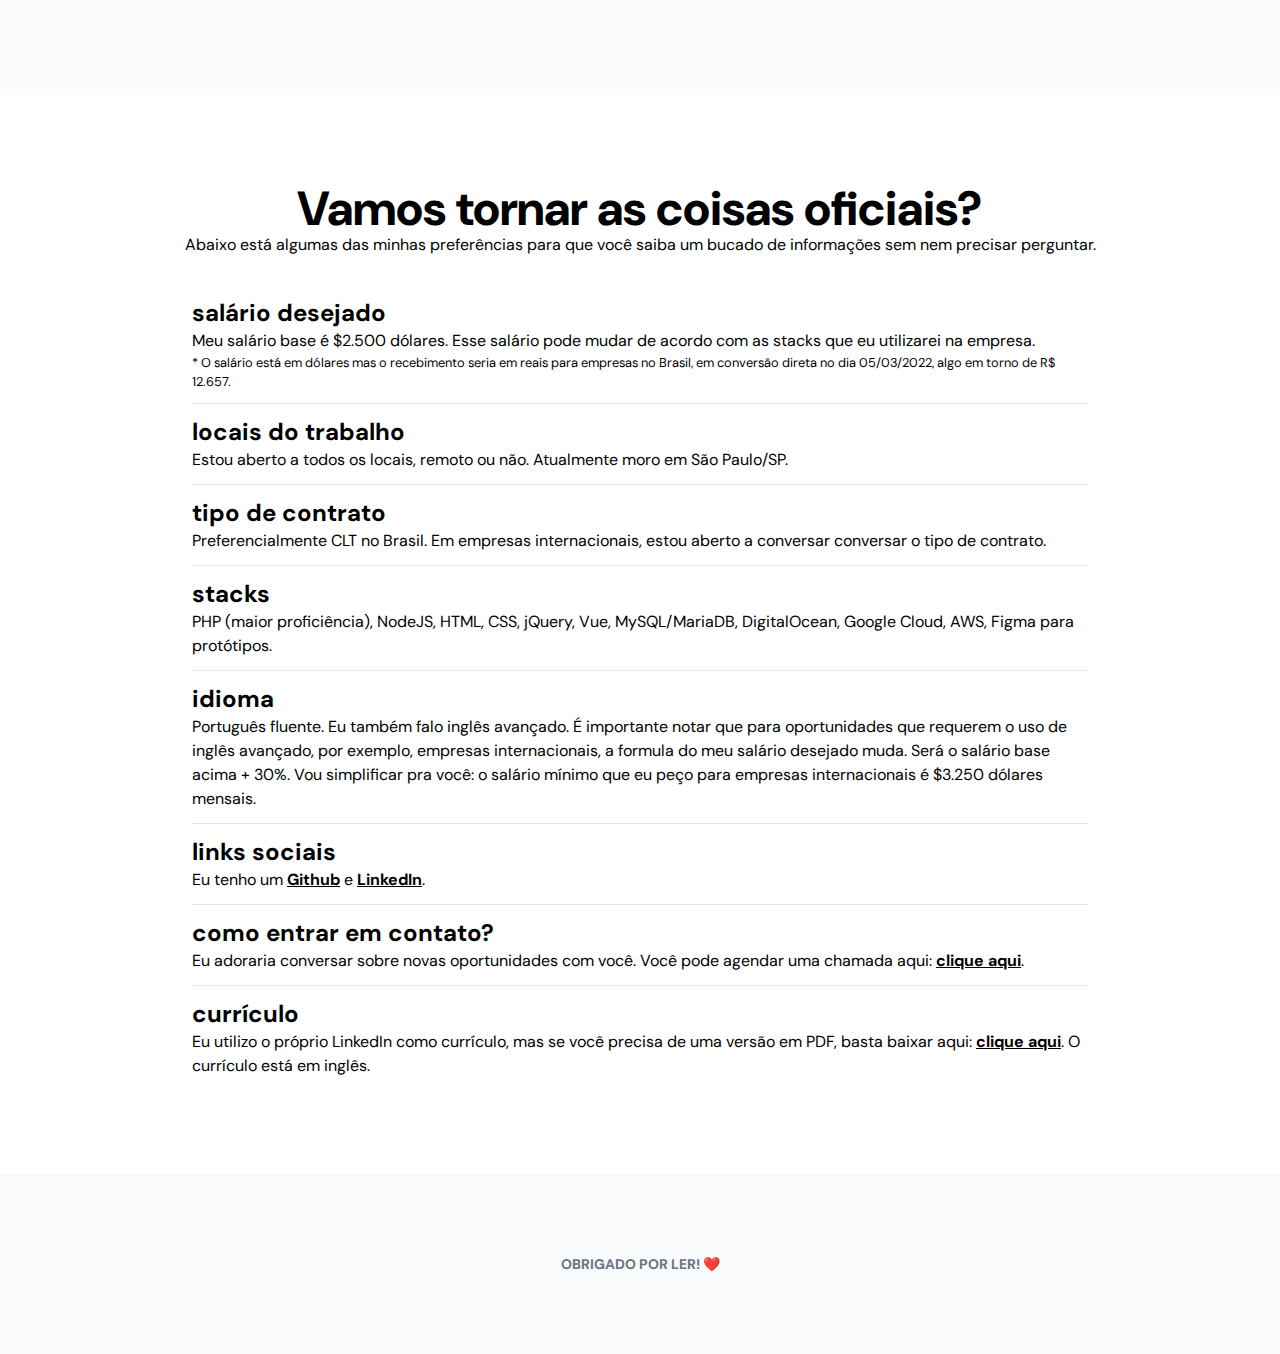
==== commit 3719ec52: "New: texts and fixing mispellings" ====
--- a/br.html
+++ b/br.html
@@ -99,7 +99,7 @@
                         </svg>
                         <span class="text-purple-700">Software Engineer</span>
                     </span>
-                    <div class="text-center text-slate-800 text-sm">Construí o Toolzz para a Edulabzz, uma Edtech com um LMS avançado para quem quiser criar uma "Netflix para Educação". Laravel, PostgreSQL e VueJS foram utilizados para criar uma experiência única para estudantes, professores e organizações. Atualmente, <strong class="text-green-700">Mais de 100.000 estudantes</strong> estão utilizando a plataforma.</div>
+                    <div class="text-center text-slate-800 text-sm">Construí o Toolzz para a Edulabzz, uma Edtech com um LMS avançado para quem quiser criar uma "Netflix para Educação". Laravel, PostgreSQL e VueJS foram utilizados para criar uma experiência única para estudantes, professores e organizações. Atualmente, <strong class="text-green-700">mais de 100.000 estudantes</strong> estão utilizando a plataforma.</div>
                 </div>
                 <div class="h-full w-full bg-slate-200 absolute left-0 top-0 z-10 transition duration-300 transform group-hover:rotate-[-5deg]"></div>
             </div>
@@ -140,7 +140,7 @@
             <div class="flex flex-col">
                 <strong class="text-2xl">salário desejado</strong>
                 <span>Meu salário base é $2.500 dólares. Esse salário pode mudar de acordo com as stacks que eu utilizarei na empresa.</span>
-                <small>* O salário está em dólares mas o recebimento seria em reais para empresas no Brasil.</small>
+                <small>* O salário está em dólares mas o recebimento seria em reais para empresas no Brasil, em conversão direta no dia 05/03/2022, algo em torno de R$ 12.657.</small>
             </div>
             <hr>
             <div class="flex flex-col">
@@ -160,7 +160,7 @@
             <hr>
             <div class="flex flex-col">
                 <strong class="text-2xl">idioma</strong>
-                <span>Português fluente. Eu também falo inglês avançado. É importantar notar que para oportunidades que requerem o uso de inglês avançado, por exemplo, empresas internacionais,  a formula do meu salário desejado muda. Será o salário base acima + 30%. Vou simplificar pra você: o salário mínimo que eu peço para empresas internacionais é $3.250 dólares mensais.</span>
+                <span>Português fluente. Eu também falo inglês avançado. É importante notar que para oportunidades que requerem o uso de inglês avançado, por exemplo, empresas internacionais,  a formula do meu salário desejado muda. Será o salário base acima + 30%. Vou simplificar pra você: o salário mínimo que eu peço para empresas internacionais é $3.250 dólares mensais.</span>
             </div>
             <hr>
             <div class="flex flex-col">
